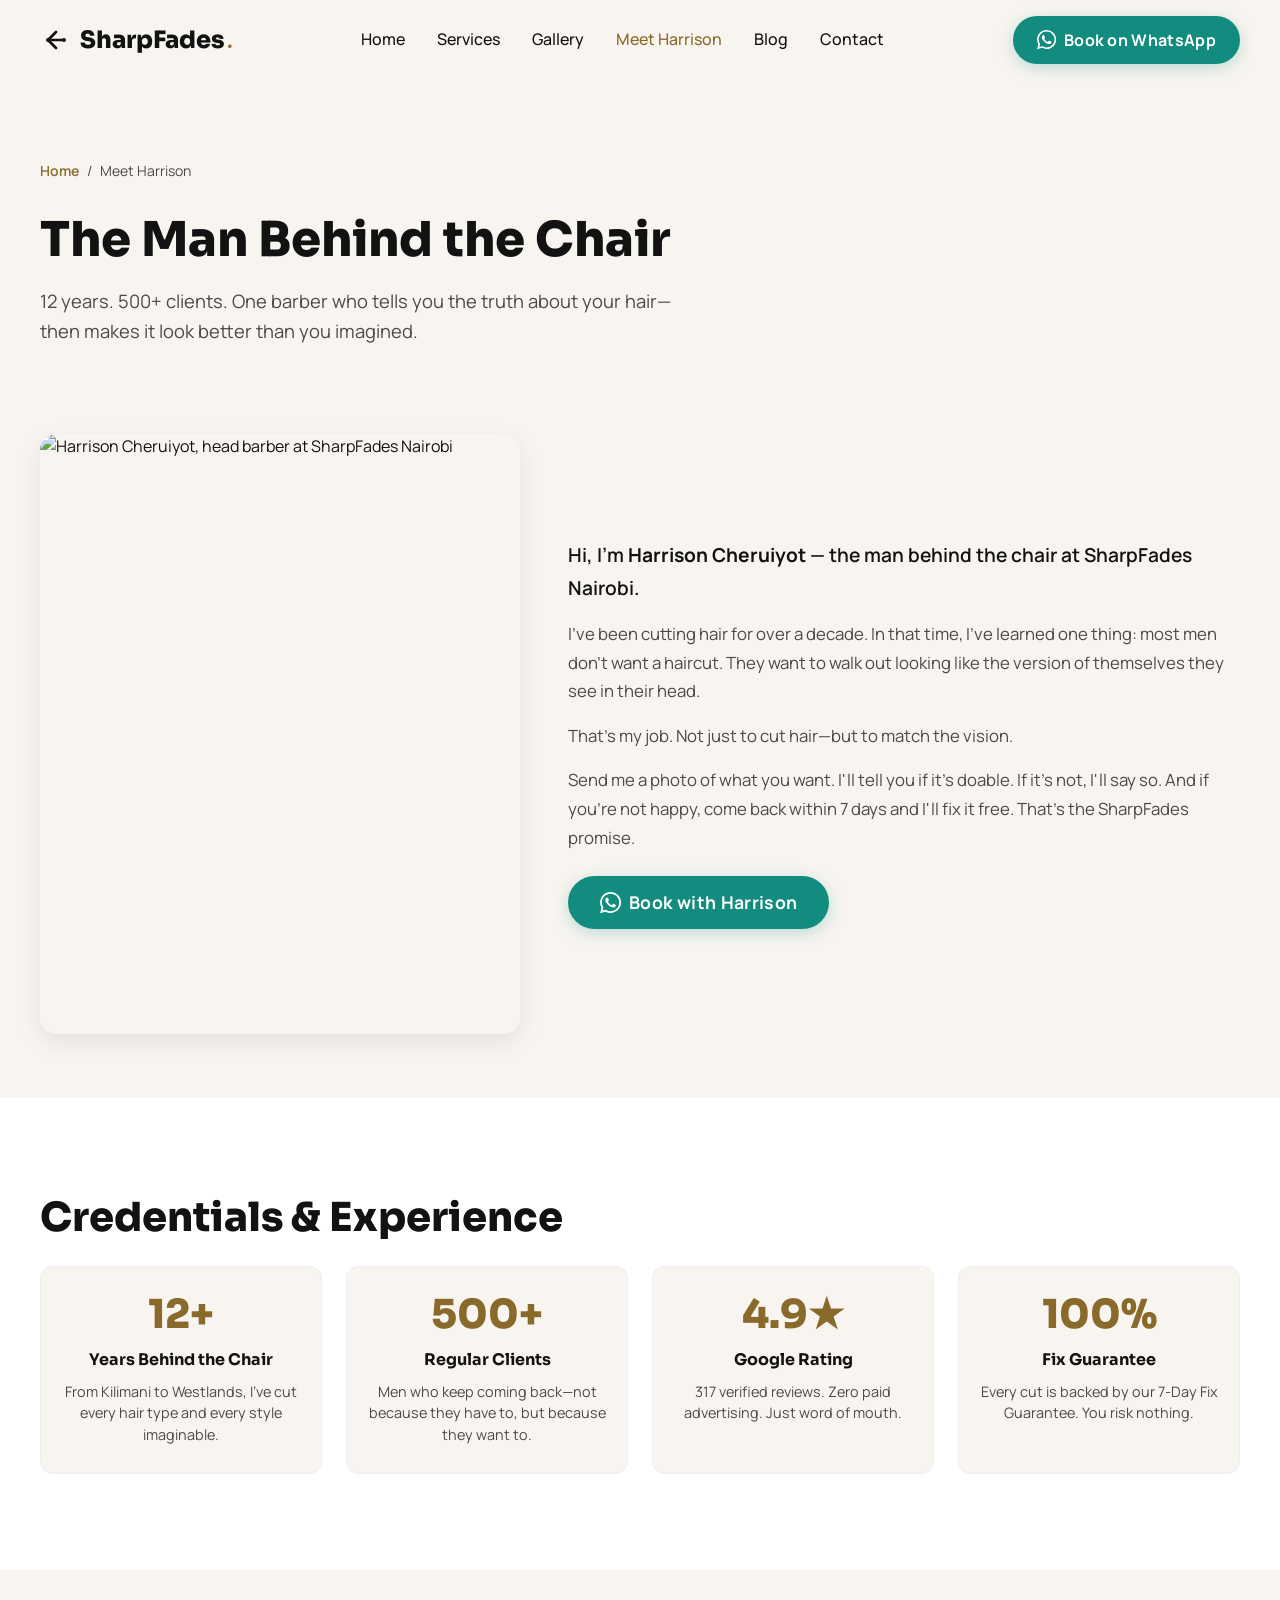
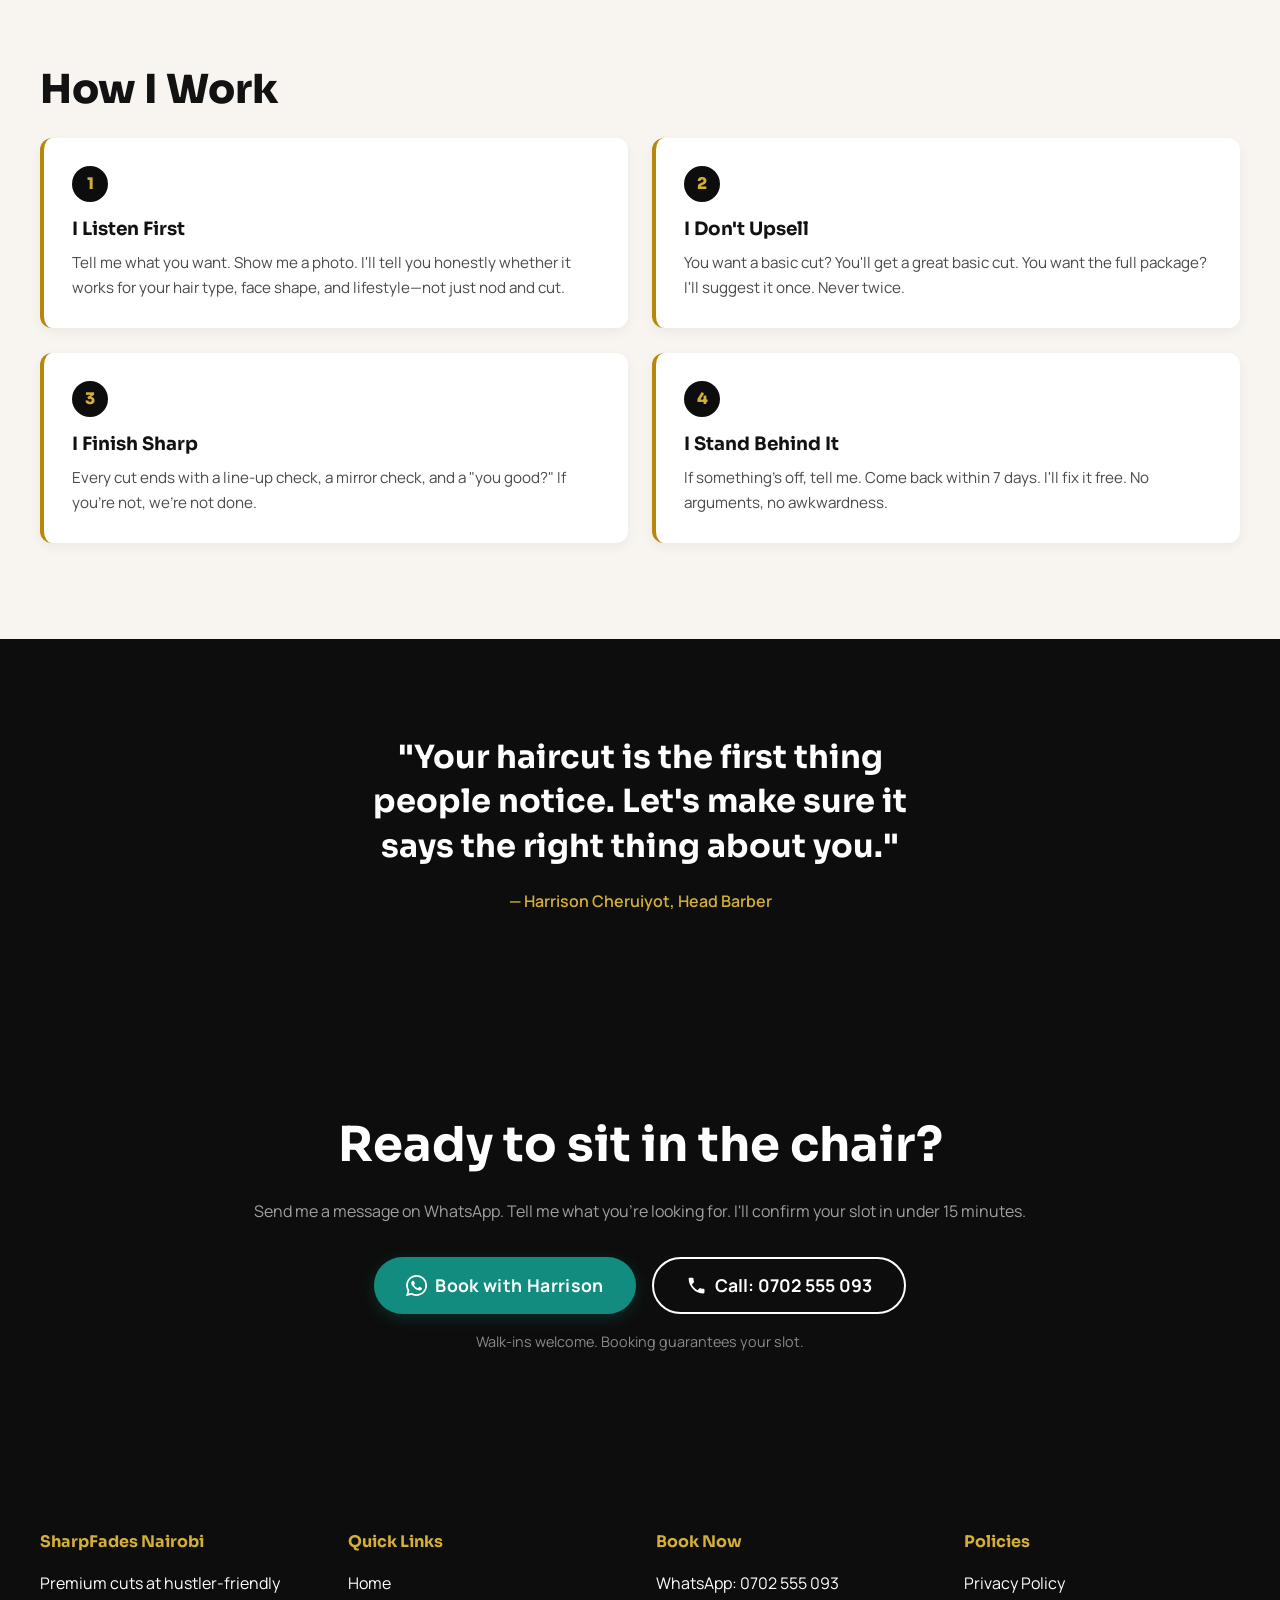
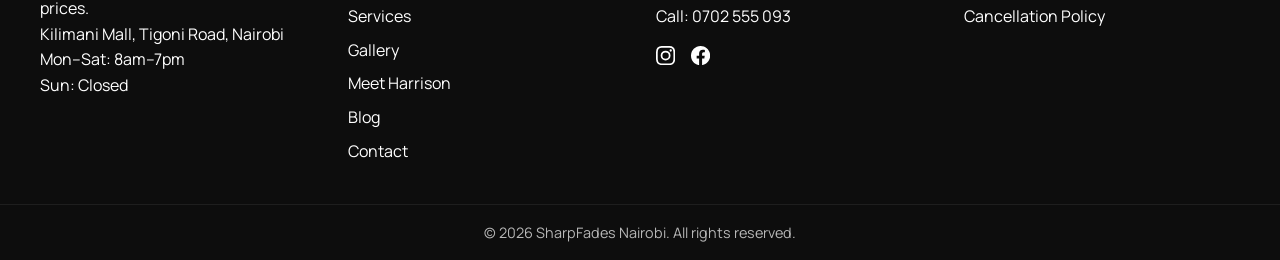
==== about.html @ 49a30651 "Add files via upload" ====
<!DOCTYPE html>
<html lang="en" class="no-js">
<head>
    <meta charset="UTF-8">
    <meta name="viewport" content="width=device-width, initial-scale=1.0">
    <title>Meet Harrison Cheruiyot | SharpFades Nairobi</title>
    <meta name="description" content="Meet Harrison Cheruiyot—12+ years behind the chair, certified in advanced fade techniques, and trusted by 500+ Nairobi clients. Send a photo. He'll tell you the truth.">
    <meta name="robots" content="index, follow">
    <link rel="canonical" href="https://www.sharpsfades.co.ke/about.html">

    <link rel="icon" href="data:image/svg+xml,%3Csvg xmlns='http://www.w3.org/2000/svg' viewBox='0 0 32 32'%3E%3Crect width='32' height='32' rx='7' fill='%230D0D0D'/%3E%3Cg fill='none' stroke='%23B8860B' stroke-width='2' stroke-linecap='round'%3E%3Cpath d='M7 16h18'/%3E%3Cpath d='M7 16l6-6'/%3E%3Cpath d='M7 16l6 6'/%3E%3C/g%3E%3Ccircle cx='7' cy='16' r='2' fill='%23B8860B'/%3E%3Ccircle cx='25' cy='16' r='2' fill='%23B8860B'/%3E%3C/svg%3E">

    <meta property="og:type" content="website">
    <meta property="og:url" content="https://www.sharpsfades.co.ke/about.html">
    <meta property="og:title" content="Meet Harrison Cheruiyot | SharpFades Nairobi">
    <meta property="og:description" content="12+ years. 500+ clients. One barber who tells you the truth about your hair.">
    <meta property="og:image" content="https://i.ibb.co/xKH9wmX2/Picsart-26-09-07-11-01-45-494.png">

    <link rel="preconnect" href="https://fonts.googleapis.com">
    <link rel="preconnect" href="https://fonts.gstatic.com" crossorigin>
    <link rel="preload" as="style" href="https://fonts.googleapis.com/css2?family=Manrope:wght@400;500;700;800&family=Sora:wght@600;700;800&family=Great+Vibes&display=swap">
    <link rel="stylesheet" href="https://fonts.googleapis.com/css2?family=Manrope:wght@400;500;700;800&family=Sora:wght@600;700;800&family=Great+Vibes&display=swap" media="print" onload="this.media='all'">
    <noscript>
        <link rel="stylesheet" href="https://fonts.googleapis.com/css2?family=Manrope:wght@400;500;700;800&family=Sora:wght@600;700;800&family=Great+Vibes&display=swap">
    </noscript>

    <link rel="stylesheet" href="styles.css">
    <script defer src="script.js"></script>
    <script>document.documentElement.classList.remove('no-js');</script>
</head>
<body>
    <div class="scroll-progress" id="scroll-progress" aria-hidden="true"></div>
    <a class="skip-link" href="#main-content">Skip to main content</a>

    <header class="site-header" id="site-header">
        <div class="container header-inner">
            <a href="/" class="logo" aria-label="SharpFades Nairobi Home">
                <svg class="logo-icon" width="32" height="32" viewBox="0 0 24 24" fill="none" xmlns="http://www.w3.org/2000/svg" aria-hidden="true">
                    <path d="M6 12L18 12" stroke="currentColor" stroke-width="2" stroke-linecap="round"/>
                    <path d="M6 12L12 6" stroke="currentColor" stroke-width="2" stroke-linecap="round"/>
                    <path d="M6 12L12 18" stroke="currentColor" stroke-width="2" stroke-linecap="round"/>
                    <circle cx="6" cy="12" r="1.5" fill="currentColor"/>
                    <circle cx="18" cy="12" r="1.5" fill="currentColor"/>
                </svg>
                <span>SharpFades<span class="logo-accent">.</span></span>
            </a>
            <nav class="main-nav" aria-label="Main navigation">
                <ul>
                    <li><a href="/#home">Home</a></li>
                    <li><a href="services.html">Services</a></li>
                    <li><a href="gallery.html">Gallery</a></li>
                    <li><a href="about.html" aria-current="page" class="text-gold">Meet Harrison</a></li>
                    <li><a href="blog.html">Blog</a></li>
                    <li><a href="/#contact">Contact</a></li>
                </ul>
            </nav>
            <div class="header-actions">
                <a href="https://wa.me/254702555093?text=Hi%20Harrison!%20I'd%20like%20to%20book%20an%20appointment%20with%20you.%20Could%20you%20let%20me%20know%20your%20availability%3F"
                   class="btn btn-whatsapp" target="_blank" rel="noopener"
                   data-track-location="header" data-service="General" aria-label="Book on WhatsApp">
                    <svg class="icon" aria-hidden="true" focusable="false"><use href="#icon-whatsapp"></use></svg>
                    <span>Book on WhatsApp</span>
                </a>
                <button class="nav-toggle" type="button" aria-expanded="false" aria-controls="mobile-menu" aria-label="Toggle navigation">
                    <span class="hamburger"></span>
                </button>
            </div>
        </div>
        <nav class="mobile-menu" id="mobile-menu" aria-label="Mobile navigation">
            <ul>
                <li><a href="/#home">Home</a></li>
                <li><a href="services.html">Services</a></li>
                <li><a href="gallery.html">Gallery</a></li>
                <li><a href="about.html" class="text-gold">Meet Harrison</a></li>
                <li><a href="blog.html">Blog</a></li>
                <li><a href="/#contact">Contact</a></li>
            </ul>
            <a href="https://wa.me/254702555093?text=Hi%20Harrison!%20I'd%20like%20to%20book%20an%20appointment%20with%20you."
               class="btn btn-whatsapp btn-block" target="_blank" rel="noopener"
               data-track-location="mobile-menu" data-service="General">Book on WhatsApp</a>
            <a href="tel:+254702555093" class="btn btn-outline btn-block" data-track-location="mobile-menu">Call: 0702 555 093</a>
        </nav>
    </header>

    <main id="main-content">
        <section class="page-hero">
            <div class="container">
                <nav class="breadcrumb" aria-label="Breadcrumb">
                    <a href="/">Home</a>
                    <span aria-hidden="true">/</span>
                    <span aria-current="page">Meet Harrison</span>
                </nav>
                <h1 class="page-title">The Man Behind the Chair</h1>
                <p class="page-subtitle">12 years. 500+ clients. One barber who tells you the truth about your hair—then makes it look better than you imagined.</p>
            </div>
        </section>

        <section class="about-hero">
            <div class="container about-hero-grid">
                <div class="about-hero-image">
                    <img src="https://i.ibb.co/xKH9wmX2/Picsart-26-09-07-11-01-45-494.png" alt="Harrison Cheruiyot, head barber at SharpFades Nairobi" width="600" height="750" loading="eager" decoding="async">
                </div>
                <div class="about-hero-content">
                    <p class="meet-barber-lead">Hi, I'm <strong>Harrison Cheruiyot</strong> — the man behind the chair at SharpFades Nairobi.</p>
                    <p>I've been cutting hair for over a decade. In that time, I've learned one thing: most men don't want a haircut. They want to walk out looking like the version of themselves they see in their head.</p>
                    <p>That's my job. Not just to cut hair—but to match the vision.</p>
                    <p>Send me a photo of what you want. I'll tell you if it's doable. If it's not, I'll say so. And if you're not happy, come back within 7 days and I'll fix it free. That's the SharpFades promise.</p>
                    <a href="https://wa.me/254702555093?text=Hi%20Harrison!%20I'd%20like%20to%20book%20an%20appointment%20with%20you.%20Could%20you%20let%20me%20know%20your%20availability%3F"
                       class="btn btn-whatsapp btn-lg" target="_blank" rel="noopener"
                       data-track-location="about-hero" data-service="General">
                        <svg class="icon" aria-hidden="true"><use href="#icon-whatsapp"></use></svg>
                        <span>Book with Harrison</span>
                    </a>
                </div>
            </div>
        </section>

        <section class="credentials-section">
            <div class="container">
                <h2 class="section-title">Credentials &amp; Experience</h2>
                <div class="credentials-grid">
                    <div class="credential-card">
                        <span class="credential-number">12+</span>
                        <h3>Years Behind the Chair</h3>
                        <p>From Kilimani to Westlands, I've cut every hair type and every style imaginable.</p>
                    </div>
                    <div class="credential-card">
                        <span class="credential-number">500+</span>
                        <h3>Regular Clients</h3>
                        <p>Men who keep coming back—not because they have to, but because they want to.</p>
                    </div>
                    <div class="credential-card">
                        <span class="credential-number">4.9★</span>
                        <h3>Google Rating</h3>
                        <p>317 verified reviews. Zero paid advertising. Just word of mouth.</p>
                    </div>
                    <div class="credential-card">
                        <span class="credential-number">100%</span>
                        <h3>Fix Guarantee</h3>
                        <p>Every cut is backed by our 7-Day Fix Guarantee. You risk nothing.</p>
                    </div>
                </div>
            </div>
        </section>

        <section class="philosophy-section">
            <div class="container">
                <h2 class="section-title">How I Work</h2>
                <div class="philosophy-grid">
                    <div class="philosophy-card">
                        <span class="philosophy-icon">1</span>
                        <h3>I Listen First</h3>
                        <p>Tell me what you want. Show me a photo. I'll tell you honestly whether it works for your hair type, face shape, and lifestyle—not just nod and cut.</p>
                    </div>
                    <div class="philosophy-card">
                        <span class="philosophy-icon">2</span>
                        <h3>I Don't Upsell</h3>
                        <p>You want a basic cut? You'll get a great basic cut. You want the full package? I'll suggest it once. Never twice.</p>
                    </div>
                    <div class="philosophy-card">
                        <span class="philosophy-icon">3</span>
                        <h3>I Finish Sharp</h3>
                        <p>Every cut ends with a line-up check, a mirror check, and a "you good?" If you're not, we're not done.</p>
                    </div>
                    <div class="philosophy-card">
                        <span class="philosophy-icon">4</span>
                        <h3>I Stand Behind It</h3>
                        <p>If something's off, tell me. Come back within 7 days. I'll fix it free. No arguments, no awkwardness.</p>
                    </div>
                </div>
            </div>
        </section>

        <section class="quote-section">
            <div class="container">
                <blockquote class="big-quote">
                    <p>"Your haircut is the first thing people notice. Let's make sure it says the right thing about you."</p>
                    <footer>— Harrison Cheruiyot, Head Barber</footer>
                </blockquote>
            </div>
        </section>

        <section class="final-cta" id="book">
            <div class="container">
                <h2>Ready to sit in the chair?</h2>
                <p>Send me a message on WhatsApp. Tell me what you're looking for. I'll confirm your slot in under 15 minutes.</p>
                <div class="cta-buttons">
                    <a href="https://wa.me/254702555093?text=Hi%20Harrison!%20I'd%20like%20to%20book%20an%20appointment%20with%20you.%20Could%20you%20let%20me%20know%20your%20availability%3F"
                       class="btn btn-whatsapp btn-lg" target="_blank" rel="noopener"
                       data-track-location="about-final-cta" data-service="General">
                        <svg class="icon" aria-hidden="true"><use href="#icon-whatsapp"></use></svg>
                        <span>Book with Harrison</span>
                    </a>
                    <a href="tel:+254702555093" class="btn btn-outline btn-lg" data-track-location="about-final-cta">
                        <svg class="icon" aria-hidden="true"><use href="#icon-phone"></use></svg>
                        <span>Call: 0702 555 093</span>
                    </a>
                </div>
                <p class="microcopy">Walk-ins welcome. Booking guarantees your slot.</p>
            </div>
        </section>
    </main>

    <footer class="site-footer">
        <div class="container footer-grid">
            <div class="footer-col">
                <h4>SharpFades Nairobi</h4>
                <p>Premium cuts at hustler-friendly prices.<br>Kilimani Mall, Tigoni Road, Nairobi</p>
                <p>Mon–Sat: 8am–7pm<br>Sun: Closed</p>
            </div>
            <div class="footer-col">
                <h4>Quick Links</h4>
                <ul>
                    <li><a href="/#home">Home</a></li>
                    <li><a href="services.html">Services</a></li>
                    <li><a href="gallery.html">Gallery</a></li>
                    <li><a href="about.html">Meet Harrison</a></li>
                    <li><a href="blog.html">Blog</a></li>
                    <li><a href="/#contact">Contact</a></li>
                </ul>
            </div>
            <div class="footer-col">
                <h4>Book Now</h4>
                <ul>
                    <li><a href="https://wa.me/254702555093?text=Hi%20SharpFades!%20I'd%20like%20to%20book%20an%20appointment." target="_blank" rel="noopener" data-track-location="footer">WhatsApp: 0702 555 093</a></li>
                    <li><a href="tel:+254702555093" data-track-location="footer">Call: 0702 555 093</a></li>
                </ul>
                <div class="social-links">
                    <a href="https://instagram.com/sharpsfadesnairobi" target="_blank" rel="noopener" aria-label="Instagram"><svg class="icon" aria-hidden="true"><use href="#icon-instagram"></use></svg></a>
                    <a href="https://facebook.com/sharpsfadesnairobi" target="_blank" rel="noopener" aria-label="Facebook"><svg class="icon" aria-hidden="true"><use href="#icon-facebook"></use></svg></a>
                </div>
            </div>
            <div class="footer-col">
                <h4>Policies</h4>
                <ul>
                    <li><a href="privacy-policy.html">Privacy Policy</a></li>
                    <li><a href="cancellation-policy.html">Cancellation Policy</a></li>
                </ul>
            </div>
        </div>
        <div class="footer-bottom">
            <div class="container">
                <p>&copy; 2026 SharpFades Nairobi. All rights reserved.</p>
            </div>
        </div>
    </footer>

    <div class="mobile-sticky-bar" id="mobile-sticky-bar">
        <a href="https://wa.me/254702555093?text=Hi%20Harrison!%20I'd%20like%20to%20book%20an%20appointment."
           class="btn btn-whatsapp btn-block" target="_blank" rel="noopener"
           data-track-location="sticky-bar" data-service="General">
            <svg class="icon" aria-hidden="true"><use href="#icon-whatsapp"></use></svg>
            <span>Book with Harrison</span>
        </a>
    </div>

    <button id="back-to-top" class="back-to-top" type="button" aria-label="Back to top">
        <svg class="icon" aria-hidden="true" focusable="false"><use href="#icon-arrow-up"></use></svg>
    </button>

    <svg xmlns="http://www.w3.org/2000/svg" style="display: none;" aria-hidden="true">
        <symbol id="icon-whatsapp" viewBox="0 0 24 24"><path fill="currentColor" d="M17.472 14.382c-.297-.149-1.758-.867-2.03-.967-.273-.099-.471-.148-.67.15-.197.297-.767.966-.94 1.164-.173.199-.347.223-.644.075-.297-.15-1.255-.463-2.39-1.475-.883-.788-1.48-1.761-1.653-2.059-.173-.297-.018-.458.13-.606.134-.133.298-.347.446-.52.149-.174.198-.298.298-.497.099-.198.05-.371-.025-.52-.075-.149-.669-1.612-.916-2.207-.242-.579-.487-.5-.669-.51-.173-.008-.371-.01-.57-.01-.198 0-.52.074-.792.372-.272.297-1.04 1.016-1.04 2.479 0 1.462 1.065 2.875 1.213 3.074.149.198 2.096 3.2 5.077 4.487.709.306 1.262.489 1.694.625.712.227 1.36.195 1.871.118.571-.085 1.758-.719 2.006-1.413.248-.694.248-1.289.173-1.413-.074-.124-.272-.198-.57-.347m-5.421 7.403h-.004a9.87 9.87 0 01-5.031-1.378l-.361-.214-3.741.982.998-3.648-.235-.374a9.86 9.86 0 01-1.51-5.26c.001-5.45 4.436-9.884 9.888-9.884 2.64 0 5.122 1.03 6.988 2.898a9.825 9.825 0 012.893 6.994c-.003 5.45-4.437 9.884-9.885 9.884m8.413-18.297A11.815 11.815 0 0012.05 0C5.495 0 .16 5.335.157 11.892c0 2.096.547 4.142 1.588 5.945L.057 24l6.305-1.654a11.882 11.882 0 005.683 1.448h.005c6.554 0 11.89-5.335 11.893-11.893a11.821 11.821 0 00-3.48-8.413z"/></symbol>
        <symbol id="icon-phone" viewBox="0 0 24 24"><path fill="currentColor" d="M6.62 10.79c1.44 2.83 3.76 5.14 6.59 6.59l2.2-2.2c.27-.27.67-.36 1.02-.24 1.12.37 2.33.57 3.57.57.55 0 1 .45 1 1V20c0 .55-.45 1-1 1-9.39 0-17-7.61-17-17 0-.55.45-1 1-1h3.5c.55 0 1 .45 1 1 0 1.25.2 2.45.57 3.57.11.35.03.74-.25 1.02l-2.2 2.2z"/></symbol>
        <symbol id="icon-instagram" viewBox="0 0 24 24"><path fill="currentColor" d="M12 2.163c3.204 0 3.584.012 4.85.07 3.252.148 4.771 1.691 4.919 4.919.058 1.265.069 1.645.069 4.849 0 3.205-.012 3.584-.069 4.849-.149 3.225-1.664 4.771-4.919 4.919-1.266.058-1.644.07-4.85.07-3.204 0-3.584-.012-4.849-.07-3.26-.149-4.771-1.699-4.919-4.92-.058-1.265-.07-1.644-.07-4.849 0-3.204.013-3.583.07-4.849.149-3.227 1.664-4.771 4.919-4.919 1.266-.057 1.645-.069 4.849-.069zm0-2.163c-3.259 0-3.667.014-4.947.072-4.358.2-6.78 2.618-6.98 6.98-.059 1.281-.073 1.689-.073 4.948 0 3.259.014 3.668.072 4.948.2 4.358 2.618 6.78 6.98 6.98 1.281.058 1.689.072 4.948.072 3.259 0 3.668-.014 4.948-.072 4.354-.2 6.782-2.618 6.979-6.98.059-1.28.073-1.689.073-4.948 0-3.259-.014-3.667-.072-4.947-.196-4.354-2.617-6.78-6.979-6.98-1.281-.059-1.69-.073-4.949-.073zm0 5.838a6.162 6.162 0 100 12.324 6.162 6.162 0 000-12.324zm0 10.162a4 4 0 110-8 4 4 0 010 8zm6.406-11.845a1.44 1.44 0 100 2.881 1.44 1.44 0 000-2.881z"/></symbol>
        <symbol id="icon-facebook" viewBox="0 0 24 24"><path fill="currentColor" d="M24 12.073c0-6.627-5.373-12-12-12s-12 5.373-12 12c0 5.99 4.388 10.954 10.125 11.854v-8.385H7.078v-3.47h3.047V9.43c0-3.007 1.792-4.669 4.533-4.669 1.312 0 2.686.235 2.686.235v2.953H15.83c-1.491 0-1.956.925-1.956 1.874v2.25h3.328l-.532 3.47h-2.796v8.385C19.612 23.027 24 18.062 24 12.073z"/></symbol>
        <symbol id="icon-arrow-up" viewBox="0 0 24 24"><path fill="currentColor" d="M12 4l-8 8h5v8h6v-8h5l-8-8z"/></symbol>
    </svg>
</body>
</html>
---- styles.css ----
/* ============================================================
   SharpFades Nairobi — Master Stylesheet
   Design tokens · base · components · page modules · responsive
   ============================================================ */

/* ===== Design Tokens ===== */
:root {
    --clr-bg: #F8F5F0;
    --clr-surface: #FFFFFF;
    --clr-dark: #0D0D0D;
    --clr-dark-surface: #1A1A1A;
    --clr-gold: #B8860B;
    --clr-gold-dark: #8A6A2B;
    --clr-gold-light: #D4AF37;
    --clr-charcoal: #2C2C2C;
    --clr-text-primary: #121212;
    --clr-text-secondary: #4A4A4A;
    --clr-text-light: #F5F5F5;
    --clr-text-light-secondary: #A0A0A0;
    --clr-whatsapp: #25D366;
    --clr-whatsapp-dark: #128C7E;
    --clr-whatsapp-text: #FFFFFF;

    --font-body: 'Manrope', sans-serif;
    --font-heading: 'Sora', sans-serif;
    --font-accent: 'Great Vibes', cursive;

    --container-max: 1200px;
    --space-xs: 0.5rem;
    --space-sm: 1rem;
    --space-md: 1.5rem;
    --space-lg: 2rem;
    --space-xl: 4rem;
    --space-2xl: 6rem;

    --radius-sm: 8px;
    --radius-md: 12px;
    --radius-lg: 16px;
    --radius-full: 9999px;

    --shadow-sm: 0 4px 12px rgba(0, 0, 0, 0.05);
    --shadow-md: 0 8px 24px rgba(0, 0, 0, 0.08);

    --transition-fast: 0.2s ease-in-out;
    --transition-base: 0.3s ease-in-out;
    --transition-slow: 0.5s cubic-bezier(0.25, 0.46, 0.45, 0.94);

    --header-h: 72px;
    --header-h-scrolled: 56px;
    --mobile-sticky-h: 80px;
}

/* ===== Reset & Base ===== */
*, *::before, *::after {
    box-sizing: border-box;
    margin: 0;
    padding: 0;
}

img, picture, video, canvas, svg, iframe {
    max-width: 100%;
}

html {
    -webkit-text-size-adjust: 100%;
    overflow-x: clip;
    scroll-padding-top: calc(var(--header-h) + 8px);
    scroll-behavior: smooth;
}

body {
    font-family: var(--font-body);
    font-size: 1rem;
    line-height: 1.6;
    color: var(--clr-text-primary);
    background-color: var(--clr-bg);
    -webkit-font-smoothing: antialiased;
    -moz-osx-font-smoothing: grayscale;
}

img {
    height: auto;
    display: block;
    border: none;
}

a { color: inherit; text-decoration: none; }
ul, ol { list-style: none; }

.sr-only {
    position: absolute;
    width: 1px;
    height: 1px;
    padding: 0;
    margin: -1px;
    overflow: hidden;
    clip: rect(0, 0, 0, 0);
    white-space: nowrap;
    border: 0;
}

/* ===== Accessibility ===== */
.skip-link {
    position: absolute;
    top: -100%;
    left: 1rem;
    background: var(--clr-dark);
    color: #fff;
    padding: 0.5rem 1rem;
    z-index: 100;
    border-radius: var(--radius-sm);
    transition: top 0.2s;
}
.skip-link:focus { top: 1rem; }

:focus-visible {
    outline: 2px solid var(--clr-gold-dark);
    outline-offset: 2px;
}

/* Focus rings invert on dark surfaces for visibility */
.site-header--on-dark :focus-visible,
.hero-dark :focus-visible,
.meet-barber :focus-visible,
.quote-section :focus-visible,
.final-cta :focus-visible,
.site-footer :focus-visible,
.policy-callout :focus-visible,
.blog-cta :focus-visible,
.mobile-menu :focus-visible {
    outline-color: var(--clr-gold-light);
}

/* Deep links clear the sticky header */
[id] {
    scroll-margin-top: calc(var(--header-h-scrolled) + 1rem);
}

/* ===== Reduced Motion ===== */
@media (prefers-reduced-motion: reduce) {
    html { scroll-behavior: auto; }
    *, *::before, *::after {
        animation-duration: 0.01ms !important;
        animation-iteration-count: 1 !important;
        transition-duration: 0.01ms !important;
    }
    .animate-on-scroll,
    .hero-title-main,
    .hero-title-sub,
    .section-title {
        opacity: 1 !important;
        transform: none !important;
    }
    .hero-image img { animation: none !important; }
    .mobile-menu.open ul li,
    .mobile-sticky-bar .btn-whatsapp {
        animation: none !important;
        transition: none !important;
        opacity: 1 !important;
        transform: none !important;
    }
}

/* ===== No-JS Fallbacks ===== */
.no-js .section-title,
.no-js .animate-on-scroll,
.no-js .hero-title-main,
.no-js .hero-title-sub {
    opacity: 1 !important;
    transform: none !important;
}
.no-js .mobile-menu { display: none; }
@media (max-width: 768px) {
    .no-js .mobile-menu { display: block; }
    .no-js .mobile-menu ul { margin-bottom: 1rem; }
}

/* ===== Layout Helpers ===== */
.container {
    width: min(100% - 2rem, var(--container-max));
    margin-inline: auto;
}

/* ===== Buttons ===== */
.btn {
    display: inline-flex;
    align-items: center;
    justify-content: center;
    gap: 0.5rem;
    padding: 0.75rem 1.5rem;
    border-radius: var(--radius-full);
    font-weight: 700;
    font-size: 1rem;
    line-height: 1;
    cursor: pointer;
    border: none;
    text-align: center;
    min-height: 48px;
    white-space: nowrap;
    position: relative;
    overflow: hidden;
    transition: transform 0.15s ease-out, box-shadow var(--transition-fast), background-color var(--transition-fast), color var(--transition-fast);
}
.btn-lg { padding: 1rem 2rem; font-size: 1.1rem; }
.btn-sm { padding: 0.5rem 1rem; font-size: 0.9rem; min-height: 40px; }
.btn:active { filter: brightness(0.95); }

.btn-whatsapp {
    background-color: var(--clr-whatsapp-dark);
    color: var(--clr-whatsapp-text);
    font-weight: 700;
    letter-spacing: 0.02em;
    position: relative;
    box-shadow: 0 4px 16px rgba(18, 140, 126, 0.25);
}
.btn-whatsapp::after {
    content: '';
    position: absolute;
    inset: 0;
    border-radius: var(--radius-full);
    box-shadow: 0 0 0 2px rgba(37, 211, 102, 0.2);
    pointer-events: none;
}
.btn-whatsapp:hover {
    background-color: var(--clr-whatsapp);
    color: #075E54;
    transform: translateY(-2px);
    box-shadow: 0 6px 20px rgba(37, 211, 102, 0.35);
}
.btn-whatsapp:hover::after { box-shadow: 0 0 0 4px rgba(37, 211, 102, 0.3); }
.btn-whatsapp::before {
    content: '';
    position: absolute;
    top: 0;
    left: -100%;
    width: 100%;
    height: 100%;
    background: linear-gradient(120deg, transparent, rgba(255,255,255,0.3), transparent);
    transition: left 0.5s ease;
}
.btn-whatsapp:hover::before { left: 100%; }

.btn-outline {
    background: transparent;
    color: var(--clr-text-primary);
    border: 2px solid var(--clr-charcoal);
}
.btn-outline:hover {
    background: var(--clr-charcoal);
    color: #fff;
    transform: translateY(-2px);
    box-shadow: 0 6px 16px rgba(0,0,0,0.1);
}

.final-cta .btn-outline,
.meet-barber .btn-outline,
.mobile-sticky-bar .btn-outline,
.site-footer .btn-outline {
    color: #fff;
    border-color: #fff;
}
.final-cta .btn-outline:hover,
.meet-barber .btn-outline:hover,
.mobile-sticky-bar .btn-outline:hover,
.site-footer .btn-outline:hover {
    background: #fff;
    color: var(--clr-dark);
}

.btn-block { width: 100%; margin-bottom: 0.5rem; }
.icon { width: 1.2em; height: 1.2em; flex-shrink: 0; }

/* ===== Section Titles ===== */
.section-title {
    font-family: var(--font-heading);
    font-size: clamp(2rem, 4vw, 2.5rem);
    font-weight: 800;
    margin-bottom: var(--space-md);
    line-height: 1.2;
    color: var(--clr-text-primary);
    opacity: 0;
    transform: translateY(20px);
    transition: opacity 0.6s ease, transform 0.6s ease;
}
.section-title.visible { opacity: 1; transform: translateY(0); }

.section-sub {
    font-size: 1.1rem;
    color: var(--clr-text-secondary);
    margin-bottom: var(--space-xl);
    max-width: 65ch;
}

.text-gold { color: var(--clr-gold-dark); }

.animate-on-scroll {
    opacity: 0;
    transform: translateY(20px);
    transition: opacity var(--transition-slow), transform var(--transition-slow);
    will-change: opacity, transform;
}
.animate-on-scroll.visible { opacity: 1; transform: translateY(0); }

/* Balanced line breaking on display headings */
.page-title,
.section-title,
.final-cta h2,
.big-quote p,
.hero-title-main {
    text-wrap: balance;
}

/* ===== Header ===== */
.site-header {
    position: sticky;
    top: 0;
    z-index: 100;
    background: transparent;
    transition: background var(--transition-base), box-shadow var(--transition-base), color var(--transition-base), padding-block 0.3s ease;
}
.site-header.scrolled {
    background: var(--clr-dark);
    box-shadow: var(--shadow-md);
    color: #fff;
    padding-block: 0.5rem;
}
.site-header.scrolled .main-nav a,
.site-header.scrolled .logo,
.site-header.scrolled .nav-toggle { color: #fff; }
.site-header.scrolled .btn-outline { border-color: #fff; color: #fff; }

.site-header--on-dark,
.site-header--on-dark .main-nav a,
.site-header--on-dark .logo,
.site-header--on-dark .nav-toggle {
    color: #fff;
}
.site-header--on-dark .logo-accent { color: var(--clr-gold-light); }
.site-header--on-dark .main-nav a::after { background-color: var(--clr-gold-light); }
.site-header--on-dark .main-nav a:hover { color: var(--clr-gold-light); }
.site-header--on-dark .btn-outline {
    color: #fff;
    border-color: rgba(255,255,255,0.65);
}
.site-header--on-dark .btn-outline:hover {
    background: #fff;
    color: var(--clr-dark);
    border-color: #fff;
}
.site-header--on-dark.scrolled { background: var(--clr-dark); }

.header-inner {
    display: flex;
    align-items: center;
    justify-content: space-between;
    padding-block: 1rem;
}

.logo {
    font-family: var(--font-heading);
    font-weight: 800;
    font-size: 1.5rem;
    color: var(--clr-text-primary);
    display: flex;
    align-items: center;
    gap: 0.5rem;
}
.logo-icon { transition: transform var(--transition-fast); }
.logo:hover .logo-icon { transform: rotate(15deg); }
.logo-accent {
    font-family: var(--font-accent);
    font-size: 1.8rem;
    color: var(--clr-gold-dark);
    margin-left: 2px;
    line-height: 1;
}

.main-nav ul { display: flex; gap: 2rem; align-items: center; }
.main-nav a,
.main-nav .dropdown-toggle {
    font-weight: 500;
    color: inherit;
    transition: color var(--transition-fast);
    position: relative;
}
.main-nav a::after {
    content: '';
    position: absolute;
    bottom: -4px;
    left: 0;
    width: 0;
    height: 2px;
    background-color: var(--clr-gold-dark);
    transition: width var(--transition-fast);
}
.main-nav a:hover { color: var(--clr-gold-dark); }
.main-nav a:hover::after { width: 100%; }
.main-nav a.text-gold { color: var(--clr-gold-dark); }

.header-actions { display: flex; align-items: center; gap: 1rem; }

.nav-toggle {
    display: none;
    background: none;
    border: none;
    cursor: pointer;
    padding: 0.75rem;
    color: inherit;
}
.hamburger,
.hamburger::before,
.hamburger::after {
    content: '';
    display: block;
    width: 24px;
    height: 2px;
    background: currentColor;
    transition: all var(--transition-fast);
}
.hamburger::before { transform: translateY(-6px); }
.hamburger::after { transform: translateY(6px); }
.nav-toggle[aria-expanded="true"] .hamburger { background: transparent; }
.nav-toggle[aria-expanded="true"] .hamburger::before { transform: rotate(45deg); }
.nav-toggle[aria-expanded="true"] .hamburger::after { transform: rotate(-45deg); }

.mobile-menu {
    display: none;
    background: var(--clr-dark);
    padding: 2rem 1rem;
    position: absolute;
    top: 100%;
    left: 0;
    right: 0;
    text-align: center;
}
.mobile-menu.open {
    display: block;
    animation: slideDown 0.3s ease-out;
}
@keyframes slideDown {
    from { opacity: 0; transform: translateY(-10px); }
    to { opacity: 1; transform: translateY(0); }
}
.mobile-menu ul { margin-bottom: 1rem; }
.mobile-menu li { margin-bottom: 1rem; }
.mobile-menu a {
    color: #fff;
    font-size: 1.2rem;
    font-weight: 600;
}
.mobile-menu ul li {
    opacity: 0;
    transform: translateY(20px);
    transition: opacity 0.4s ease, transform 0.4s ease;
}
.mobile-menu.open ul li { opacity: 1; transform: translateY(0); }
.mobile-menu.open ul li:nth-child(1) { transition-delay: 0.05s; }
.mobile-menu.open ul li:nth-child(2) { transition-delay: 0.1s; }
.mobile-menu.open ul li:nth-child(3) { transition-delay: 0.15s; }
.mobile-menu.open ul li:nth-child(4) { transition-delay: 0.2s; }
.mobile-menu.open ul li:nth-child(5) { transition-delay: 0.25s; }
.mobile-menu.open ul li:nth-child(6) { transition-delay: 0.3s; }

/* ===== Hero ===== */
.hero {
    padding: 4rem 0 6rem;
    background: linear-gradient(135deg, #fdfbf7 0%, #f0ebe3 100%);
    overflow: hidden;
}
.hero.hero-dark { color: #fff; }
.hero.hero-dark .hero-content h1 { color: #fff; }
.hero.hero-dark .hero-content h1 .text-gold { color: var(--clr-gold-light); }
.hero.hero-dark .hero-cursive { color: var(--clr-gold-light); }
.hero.hero-dark .hero-sub { color: rgba(255, 255, 255, 0.88); }
.hero.hero-dark .hero-note { color: rgba(255, 255, 255, 0.75); }
.hero.hero-dark .hero-note strong { color: #fff; }
.hero.hero-dark .btn-outline {
    color: #fff;
    border-color: rgba(255, 255, 255, 0.6);
}
.hero.hero-dark .btn-outline:hover {
    background: #fff;
    color: var(--clr-dark);
    border-color: #fff;
}

.hero-inner {
    display: grid;
    grid-template-columns: 1fr 1fr;
    gap: 3rem;
    align-items: center;
}
.hero-content h1 {
    font-family: var(--font-heading);
    font-size: clamp(2.5rem, 5vw, 4rem);
    line-height: 1.2;
    font-weight: 800;
    margin-bottom: 1rem;
    color: var(--clr-text-primary);
}
.hero-cursive {
    font-family: var(--font-accent);
    font-size: 1.5rem;
    color: var(--clr-gold-dark);
    margin-top: -0.5rem;
    margin-bottom: 1rem;
    letter-spacing: 1px;
}
.hero-sub {
    font-size: 1.2rem;
    color: var(--clr-text-secondary);
    margin-bottom: 2rem;
    max-width: 60ch;
}
.hero-actions {
    display: flex;
    flex-wrap: wrap;
    gap: 1rem;
    margin-bottom: 1rem;
}
.hero-note {
    color: var(--clr-text-secondary);
    font-size: 0.9rem;
}
.hero-image img {
    border-radius: var(--radius-lg);
    box-shadow: var(--shadow-md);
    object-fit: cover;
    width: 100%;
    height: auto;
    aspect-ratio: 4/5;
    transition: box-shadow var(--transition-slow);
}
.hero-image img:hover {
    box-shadow: 0 12px 30px rgba(0,0,0,0.15);
}

.hero-title-main,
.hero-title-sub {
    display: inline-block;
    opacity: 0;
    transform: translateY(30px);
    transition: opacity 0.6s ease, transform 0.6s ease;
}
.hero-title-main.visible,
.hero-title-sub.visible {
    opacity: 1;
    transform: translateY(0);
}

@keyframes fadeInUp {
    from { opacity: 0; transform: translateY(20px); }
    to { opacity: 1; transform: translateY(0); }
}

/* ===== Scroll Progress ===== */
.scroll-progress {
    position: fixed;
    top: 0;
    left: 0;
    height: 4px;
    width: 0%;
    background: var(--clr-gold);
    z-index: 200;
    transition: width 0.1s linear;
}

/* ===== Social Proof ===== */
.social-proof { background: var(--clr-dark); color: #fff; padding: 2rem 0; }
.proof-list {
    display: flex;
    justify-content: space-between;
    flex-wrap: wrap;
    gap: 1rem;
}
.proof-list li {
    display: flex;
    flex-direction: column;
    align-items: center;
    text-align: center;
}
.proof-list strong { font-size: 1.5rem; color: var(--clr-gold); }
.proof-list span { font-size: 0.9rem; opacity: 0.8; }

/* ===== Trust Badges ===== */
.trust-badges {
    background: var(--clr-surface);
    padding: 2rem 0;
    border-bottom: 1px solid #eee;
}
.trust-badges-grid {
    display: flex;
    justify-content: space-between;
    flex-wrap: wrap;
    gap: 1.5rem;
    align-items: center;
}
.trust-badge {
    display: flex;
    align-items: center;
    gap: 0.5rem;
    font-weight: 700;
    color: var(--clr-text-secondary);
}
.trust-badge .icon { color: var(--clr-gold); width: 1.5rem; height: 1.5rem; }

/* ===== Value Props ===== */
.value-props { padding: var(--space-2xl) 0; }
.props-grid {
    display: grid;
    grid-template-columns: repeat(3, 1fr);
    gap: 2rem;
}
.prop-card {
    background: var(--clr-surface);
    padding: 2rem;
    border-radius: var(--radius-md);
    box-shadow: var(--shadow-sm);
    transition: box-shadow var(--transition-fast), transform var(--transition-fast);
}
.prop-card:hover { box-shadow: var(--shadow-md); transform: translateY(-5px); }
.prop-icon {
    width: 3rem;
    height: 3rem;
    color: var(--clr-gold);
    margin-bottom: 1rem;
    transition: transform var(--transition-fast);
}
.prop-card:hover .prop-icon { transform: scale(1.1); }
.prop-card h3 { font-family: var(--font-heading); font-size: 1.3rem; margin-bottom: 0.5rem; }
.prop-card p { color: var(--clr-text-secondary); }

/* ===== Meet the Barber ===== */
.meet-barber { padding: var(--space-2xl) 0; background: var(--clr-dark); color: #fff; }
.meet-barber-grid {
    display: grid;
    grid-template-columns: 1fr 1.5fr;
    gap: 3rem;
    align-items: center;
}
.meet-barber-image img { width: 100%; height: auto; aspect-ratio: 4/5; }
.meet-barber-content .section-title { color: #fff; }
.meet-barber-lead {
    font-size: 1.2rem;
    font-weight: 600;
    margin-bottom: 1rem;
    color: var(--clr-gold);
}
.meet-barber-content p { color: var(--clr-text-light-secondary); margin-bottom: 1.5rem; }
.barber-credentials { margin-bottom: 1.5rem; }
.barber-credentials li { padding: 0.4rem 0; color: #fff; }
.meet-barber-content .barber-quote {
    font-style: italic;
    font-size: 1.1rem;
    border-left: 3px solid var(--clr-gold);
    padding-left: 1rem;
    margin-bottom: 2rem;
    color: var(--clr-text-light);
}

/* ===== Menu / Services ===== */
.menu-section { padding: var(--space-2xl) 0; background: #fff; }
.menu-category { margin-bottom: 2rem; }
.category-title {
    font-family: var(--font-heading);
    font-size: 1.5rem;
    color: var(--clr-gold-dark);
    border-bottom: 2px solid #eee;
    padding-bottom: 0.5rem;
    margin-bottom: 1rem;
}

.packages { margin-top: 3rem; }
.packages-title { font-family: var(--font-heading); font-size: 1.5rem; margin-bottom: 1.5rem; }
.package-grid {
    display: grid;
    grid-template-columns: repeat(3, 1fr);
    gap: 2rem;
    margin-bottom: 2rem;
}
.package-card {
    background: var(--clr-surface);
    border: 1px solid #eee;
    border-radius: var(--radius-md);
    padding: 2rem;
    position: relative;
    box-shadow: var(--shadow-sm);
    transition: box-shadow var(--transition-fast), transform var(--transition-fast);
}
.package-card:hover { box-shadow: var(--shadow-md); transform: translateY(-5px); }
.package-popular { border: 2px solid var(--clr-gold); }
.popular-badge {
    position: absolute;
    top: -12px;
    left: 50%;
    transform: translateX(-50%);
    background: var(--clr-gold);
    color: #fff;
    padding: 0.3rem 1rem;
    border-radius: var(--radius-full);
    font-size: 0.8rem;
    font-weight: 700;
    text-transform: uppercase;
    letter-spacing: 0.05em;
    white-space: nowrap;
}
.package-card h4 { font-family: var(--font-heading); font-size: 1.5rem; margin-bottom: 0.5rem; }
.package-blurb {
    font-size: 0.95rem;
    color: var(--clr-text-secondary);
    margin-bottom: 1rem;
    font-style: italic;
}
.price {
    font-size: 2rem;
    font-weight: 800;
    color: var(--clr-gold-dark);
    margin-bottom: 1rem;
}
.package-card ul { margin-bottom: 1.5rem; }
.package-card li {
    padding: 0.3rem 0;
    color: var(--clr-text-secondary);
    position: relative;
    padding-left: 1.5rem;
}
.package-card li::before {
    content: '✓';
    position: absolute;
    left: 0;
    color: var(--clr-gold);
}
.value-note {
    font-size: 0.9rem;
    color: var(--clr-text-secondary);
    margin-bottom: 1.5rem;
}
.save-badge {
    display: inline-block;
    background: var(--clr-gold);
    color: #fff;
    padding: 0.2rem 0.6rem;
    border-radius: var(--radius-full);
    font-weight: 700;
    margin-left: 0.5rem;
}
.menu-note { text-align: center; font-style: italic; color: var(--clr-text-secondary); }

/* ===== Guarantee ===== */
.guarantee-section { padding: var(--space-lg) 0; background: var(--clr-bg); }
.guarantee-box {
    display: flex;
    align-items: center;
    gap: 1.5rem;
    background: #fff;
    border: 2px solid var(--clr-gold);
    border-radius: var(--radius-md);
    padding: 1.5rem 2rem;
    max-width: 700px;
    margin: 0 auto;
    box-shadow: var(--shadow-sm);
}
.guarantee-icon { font-size: 3rem; color: var(--clr-gold); flex-shrink: 0; }
.guarantee-icon .icon { width: 3rem; height: 3rem; }
.guarantee-content h3 { font-family: var(--font-heading); margin-bottom: 0.5rem; }
.guarantee-content p { color: var(--clr-text-secondary); margin-bottom: 0.5rem; }
.guarantee-content strong { color: var(--clr-text-primary); }

/* ===== Process ===== */
.process { padding: var(--space-2xl) 0; }
.process-steps {
    display: grid;
    grid-template-columns: repeat(4, 1fr);
    gap: 2rem;
}
.process-steps li { text-align: center; transition: transform var(--transition-fast); }
.process-steps li:hover { transform: translateY(-5px); }
.step-number {
    display: inline-flex;
    align-items: center;
    justify-content: center;
    width: 3rem;
    height: 3rem;
    border-radius: 50%;
    background: var(--clr-gold);
    color: #fff;
    font-weight: 700;
    font-size: 1.5rem;
    margin-bottom: 1rem;
    transition: transform var(--transition-fast), background var(--transition-fast);
}
.process-steps li:hover .step-number { transform: scale(1.1); background: var(--clr-gold-dark); }
.process-steps h3 { font-family: var(--font-heading); margin-bottom: 0.5rem; }
.process-steps p { color: var(--clr-text-secondary); }

/* ===== Gallery ===== */
.gallery { padding: var(--space-2xl) 0; background: #fff; }
.gallery-grid {
    display: grid;
    grid-template-columns: repeat(3, 1fr);
    gap: 1.5rem;
}
.gallery-grid figure {
    border-radius: var(--radius-md);
    overflow: hidden;
    box-shadow: var(--shadow-sm);
    transition: box-shadow var(--transition-fast), transform var(--transition-fast);
}
.gallery-grid figure:hover { box-shadow: var(--shadow-md); transform: translateY(-5px); }
.gallery-grid img {
    aspect-ratio: 4/3;
    object-fit: cover;
    width: 100%;
    transition: transform var(--transition-slow);
}
.gallery-grid figure:hover img { transform: scale(1.05); }
.gallery-grid figcaption {
    padding: 0.5rem;
    text-align: center;
    font-size: 0.9rem;
    color: var(--clr-text-secondary);
    background: #fafafa;
}
.gallery-cta { text-align: center; margin-top: 2rem; }
.text-link {
    color: var(--clr-gold-dark);
    font-weight: 600;
    text-decoration: underline;
    transition: color var(--transition-fast);
}
.text-link:hover { color: var(--clr-gold); }

/* ===== Testimonials ===== */
.testimonials { padding: var(--space-2xl) 0; }
.google-reviews-container { max-width: 900px; margin: 0 auto; }
.google-header {
    display: flex;
    align-items: center;
    justify-content: center;
    gap: 1rem;
    margin-bottom: 2rem;
    flex-wrap: wrap;
}
.google-rating { font-size: 1.5rem; font-weight: 700; color: var(--clr-text-primary); }
.google-count { color: var(--clr-text-secondary); }
.testimonial-grid {
    display: grid;
    grid-template-columns: repeat(3, 1fr);
    gap: 2rem;
}
.testimonial-card {
    background: var(--clr-surface);
    padding: 2rem;
    border-radius: var(--radius-md);
    box-shadow: var(--shadow-sm);
    display: flex;
    flex-direction: column;
    transition: box-shadow var(--transition-fast), transform var(--transition-fast);
}
.testimonial-card:hover { box-shadow: var(--shadow-md); transform: translateY(-5px); }
.testimonial-card.google-review {
    border: 1px solid #eee;
    background: #fff;
    padding: 1.5rem;
}
.review-stars { color: #FBBC04; font-size: 1.2rem; margin-bottom: 0.5rem; }
.testimonial-card p { font-size: 1.1rem; font-style: italic; margin-bottom: 1.5rem; flex-grow: 1; }
.testimonial-card footer { display: flex; align-items: center; gap: 1rem; flex-wrap: wrap; }
.reviewer-info { display: flex; flex-direction: column; font-weight: 600; margin-bottom: 0.25rem; }
.reviewer-info span { font-weight: 400; color: var(--clr-text-secondary); font-size: 0.85rem; }
.verified-badge {
    display: inline-block;
    background: #e6f4ea;
    color: #137333;
    font-size: 0.75rem;
    padding: 0.25rem 0.5rem;
    border-radius: var(--radius-full);
    font-weight: 700;
    margin-top: 0.5rem;
    align-self: flex-start;
}
.google-cta { text-align: center; margin-top: 2rem; }

/* ===== FAQ ===== */
.faq { padding: var(--space-2xl) 0; background: #fff; }
.faq-list { max-width: 800px; margin-inline: auto; }
.faq details {
    border-bottom: 1px solid #eee;
    margin-bottom: 1.25rem;
    background: transparent;
}
.faq summary {
    font-weight: 600;
    font-size: 1.1rem;
    padding: 1.25rem 0;
    cursor: pointer;
    display: flex;
    justify-content: space-between;
    align-items: center;
    list-style: none;
}
.faq summary::-webkit-details-marker { display: none; }
.faq summary::after {
    content: '+';
    font-size: 1.5rem;
    color: var(--clr-gold-dark);
    transition: transform var(--transition-fast);
}
.faq details[open] summary::after { content: '−'; transform: rotate(180deg); }
.faq-answer { display: grid; grid-template-rows: 0fr; transition: grid-template-rows 0.3s ease; }
.faq details[open] .faq-answer { grid-template-rows: 1fr; }
.faq-answer > * { overflow: hidden; }
.faq-answer p { padding: 0 0 1.25rem; color: var(--clr-text-secondary); max-width: 65ch; margin: 0; }

/* ===== Contact ===== */
.contact-section { padding: var(--space-2xl) 0; }
.contact-grid {
    display: grid;
    grid-template-columns: 1fr 1fr;
    gap: 2rem;
}
.contact-info h3 { font-family: var(--font-heading); margin-bottom: 0.5rem; color: var(--clr-gold-dark); }
.contact-info p { margin-bottom: 1.5rem; }
.contact-map iframe { border-radius: var(--radius-md); box-shadow: var(--shadow-sm); }

/* ===== Final CTA ===== */
.final-cta {
    padding: var(--space-2xl) 0;
    background: var(--clr-dark);
    color: #fff;
    text-align: center;
}
.final-cta h2 {
    font-family: var(--font-heading);
    font-size: clamp(2rem, 4vw, 3rem);
    margin-bottom: 1rem;
}
.final-cta p { color: var(--clr-text-light-secondary); margin-bottom: 2rem; }
.cta-buttons {
    display: flex;
    gap: 1rem;
    justify-content: center;
    flex-wrap: wrap;
    margin-bottom: 1rem;
}
.microcopy { font-size: 0.9rem; opacity: 0.85; }

/* ===== Payment Methods ===== */
.payment-methods {
    padding: var(--space-lg) 0;
    background: var(--clr-surface);
    border-top: 1px solid #eee;
}
.payment-title { text-align: center; font-size: 1.2rem; margin-bottom: 1rem; color: var(--clr-text-secondary); }
.payment-logos { display: flex; justify-content: center; gap: 1.5rem; flex-wrap: wrap; }
.payment-logo {
    font-weight: 800;
    font-size: 1.2rem;
    padding: 0.5rem 1rem;
    border: 2px solid #eee;
    border-radius: var(--radius-sm);
    background: #fff;
    color: var(--clr-text-primary);
}

/* ===== Footer ===== */
.site-footer { background: var(--clr-dark); color: #fff; padding: 3rem 0 0; }
.footer-grid {
    display: grid;
    grid-template-columns: repeat(4, 1fr);
    gap: 2rem;
    padding-bottom: 2rem;
}
.footer-col h4 { font-family: var(--font-heading); margin-bottom: 1rem; color: var(--clr-gold-light); }
.footer-col ul li { margin-bottom: 0.5rem; }
.footer-col a { transition: color var(--transition-fast); }
.footer-col a:hover { color: var(--clr-gold); }
.social-links { display: flex; gap: 1rem; margin-top: 1rem; }
.social-links a { color: #fff; transition: color var(--transition-fast), transform var(--transition-fast); }
.social-links a:hover { color: var(--clr-gold); transform: translateY(-3px); }
.footer-bottom {
    border-top: 1px solid rgba(255,255,255,0.1);
    padding: 1rem 0;
    text-align: center;
    font-size: 0.9rem;
    opacity: 0.7;
}

/* ===== Live WhatsApp Indicator ===== */
.whatsapp-live-indicator {
    position: fixed;
    bottom: 85px;
    right: 1.5rem;
    background: #fff;
    border-radius: var(--radius-full);
    padding: 0.5rem 1rem;
    box-shadow: var(--shadow-md);
    display: flex;
    align-items: center;
    gap: 0.5rem;
    font-size: 0.85rem;
    font-weight: 600;
    color: var(--clr-text-primary);
    z-index: 98;
    border: 1px solid #eee;
}
.whatsapp-live-indicator[hidden] { display: none; }
.live-dot {
    width: 10px;
    height: 10px;
    background: #25D366;
    border-radius: 50%;
    display: inline-block;
    position: relative;
}
.live-dot::after {
    content: '';
    position: absolute;
    top: 0; left: 0;
    width: 100%; height: 100%;
    background: #25D366;
    border-radius: 50%;
    animation: pulse-ring 2s infinite;
}
@keyframes pulse-ring {
    0% { transform: scale(1); opacity: 1; }
    100% { transform: scale(2.5); opacity: 0; }
}

/* ===== Back-to-top ===== */
.back-to-top {
    position: fixed;
    bottom: 1.5rem;
    left: 1.5rem;
    width: 48px;
    height: 48px;
    border-radius: 50%;
    background: var(--clr-gold);
    color: #fff;
    border: none;
    cursor: pointer;
    display: flex;
    align-items: center;
    justify-content: center;
    box-shadow: var(--shadow-md);
    opacity: 0;
    visibility: hidden;
    transform: translateY(20px);
    transition: opacity var(--transition-base), transform var(--transition-base), visibility var(--transition-base), background var(--transition-fast);
    z-index: 97;
    will-change: opacity, transform, visibility;
}
.back-to-top.visible {
    opacity: 1;
    visibility: visible;
    transform: translateY(0);
}
.back-to-top:hover {
    background: var(--clr-gold-dark);
    transform: translateY(-3px);
    box-shadow: 0 6px 20px rgba(200, 155, 90, 0.4);
}

/* ===== Mobile Sticky Bottom Bar ===== */
.mobile-sticky-bar {
    position: fixed;
    bottom: 0; left: 0; right: 0;
    background: var(--clr-dark);
    padding: 0.75rem 1rem;
    padding-bottom: calc(0.75rem + env(safe-area-inset-bottom, 0));
    display: flex;
    gap: 0.5rem;
    z-index: 98;
    box-shadow: 0 -4px 12px rgba(0, 0, 0, 0.15);
    transform: translateY(100%);
    transition: transform var(--transition-base);
}
.mobile-sticky-bar.visible { transform: translateY(0); }
.mobile-sticky-bar .btn { flex: 1; min-height: 44px; font-size: 0.9rem; padding: 0.5rem 1rem; }

/* ===== Policy Pages ===== */
.page-section { padding: 4rem 0 6rem; background: var(--clr-bg); }
.page-title {
    font-family: var(--font-heading);
    font-size: clamp(2rem, 5vw, 3rem);
    font-weight: 800;
    margin-bottom: 0.5rem;
    color: var(--clr-text-primary);
}
.last-updated { font-style: italic; color: var(--clr-text-secondary); margin-bottom: 2rem; }
.policy-content { max-width: 800px; }
.policy-content h2 {
    font-family: var(--font-heading);
    font-size: 1.5rem;
    margin-top: 2rem;
    margin-bottom: 0.75rem;
    color: var(--clr-gold-dark);
}
.policy-content p { margin-bottom: 1rem; line-height: 1.7; color: var(--clr-text-secondary); }
.policy-content ul { list-style: disc; margin-left: 1.5rem; margin-bottom: 1rem; color: var(--clr-text-secondary); }
.policy-content li { margin-bottom: 0.5rem; }
.policy-content a { color: var(--clr-gold-dark); text-decoration: underline; }
.policy-content a:hover { color: var(--clr-gold); }

/* ===== Service Cards ===== */
.service-cards {
    display: grid;
    grid-template-columns: repeat(auto-fill, minmax(250px, 1fr));
    gap: 1.5rem;
    margin-bottom: 2rem;
}
.service-card {
    background: var(--clr-surface);
    border: 1px solid #eee;
    border-radius: var(--radius-md);
    padding: 1.5rem;
    display: flex;
    flex-direction: column;
    box-shadow: var(--shadow-sm);
    transition: box-shadow var(--transition-fast), transform var(--transition-fast);
}
.service-card:hover { box-shadow: var(--shadow-md); transform: translateY(-5px); }
.service-card h4 { font-family: var(--font-heading); font-size: 1.2rem; margin-bottom: 0.5rem; }
.service-card .price {
    font-size: 1.5rem;
    font-weight: 800;
    color: var(--clr-gold-dark);
    margin-bottom: 0.5rem;
}
.service-card p { color: var(--clr-text-secondary); margin-bottom: 1rem; flex-grow: 1; }
.service-card .btn { margin-top: auto; }
.service-card-head {
    display: flex;
    justify-content: space-between;
    align-items: baseline;
    gap: 0.5rem;
    margin-bottom: 0.5rem;
}
.service-card-head h4 { margin-bottom: 0; }
.service-duration {
    font-size: 0.75rem;
    font-weight: 700;
    text-transform: uppercase;
    letter-spacing: 0.04em;
    color: var(--clr-gold-dark);
    background: rgba(184, 134, 11, 0.1);
    padding: 0.2rem 0.55rem;
    border-radius: var(--radius-full);
    white-space: nowrap;
}

/* ===== Sticky Category Navigation ===== */
.category-nav {
    position: sticky;
    top: var(--header-h-scrolled);
    z-index: 90;
    background: var(--clr-bg);
    padding: 0.5rem 0;
    box-shadow: 0 2px 10px rgba(0,0,0,0.05);
    overflow-x: auto;
    white-space: nowrap;
    -webkit-overflow-scrolling: touch;
    scrollbar-width: none;
}
.category-nav::-webkit-scrollbar { display: none; }
.category-nav .container { display: flex; gap: 0.5rem; }
.category-chip {
    display: inline-block;
    padding: 0.4rem 1rem;
    border-radius: var(--radius-full);
    background: #fff;
    border: 1px solid #ddd;
    font-weight: 600;
    font-size: 0.9rem;
    transition: background var(--transition-fast), color var(--transition-fast), border-color var(--transition-fast);
}
.category-chip:hover { background: var(--clr-gold); color: #fff; border-color: var(--clr-gold); }
.category-chip:focus-visible { outline: 2px solid var(--clr-gold); outline-offset: 2px; }

/* ===== Dropdown ===== */
.dropdown { position: relative; }
.dropdown-toggle {
    background: none;
    border: none;
    font: inherit;
    cursor: pointer;
    color: inherit;
    padding: 0;
    display: inline-flex;
    align-items: center;
    gap: 0.15rem;
}
.dropdown-menu {
    display: none;
    position: absolute;
    top: 100%;
    left: 0;
    background: #1a1a1a;
    border: 1px solid rgba(255,255,255,0.1);
    border-radius: 8px;
    padding: 0.5rem 0;
    min-width: 220px;
    box-shadow: 0 4px 12px rgba(0,0,0,0.3);
    z-index: 1000;
}
.dropdown:hover .dropdown-menu,
.dropdown:focus-within .dropdown-menu,
.dropdown.open .dropdown-menu { display: block; }
.dropdown-menu li { margin: 0; }
.dropdown-menu a {
    display: block;
    padding: 0.5rem 1rem;
    color: #fff !important;
    text-decoration: none;
    background: transparent;
}
.dropdown-menu a:hover,
.dropdown-menu a:focus-visible {
    background: rgba(255,255,255,0.1);
    outline: none;
}
.caret { font-size: 0.8rem; margin-left: 4px; }

/* ===== Mobile Submenu ===== */
.mobile-submenu {
    display: none;
    background: #1a1a1a;
    border-radius: 0 0 8px 8px;
    padding: 0.5rem 1rem;
    padding-left: 1rem;
}
.mobile-submenu.open { display: block; }
.mobile-submenu a {
    font-size: 0.95rem;
    padding: 0.4rem 0;
    display: block;
    color: #fff !important;
}
.mobile-toggle {
    background: none;
    border: none;
    color: var(--clr-gold-light);
    font: inherit;
    cursor: pointer;
    display: flex;
    width: 100%;
    justify-content: space-between;
    align-items: center;
    padding: 0.5rem 0;
}
.mobile-toggle .caret { transition: transform 0.3s; }
.mobile-toggle[aria-expanded="true"] .caret { transform: rotate(180deg); }

/* ===== Breadcrumb ===== */
.breadcrumb {
    display: flex;
    flex-wrap: wrap;
    align-items: center;
    gap: 0.5rem;
    font-size: 0.875rem;
    color: var(--clr-text-secondary);
    margin-bottom: 1.25rem;
}
.breadcrumb a { color: var(--clr-gold-dark); font-weight: 600; }
.breadcrumb a:hover { text-decoration: underline; }
.breadcrumb [aria-current="page"] { color: var(--clr-text-secondary); }

/* ===== Policy trust line ===== */
.policy-trust-line {
    display: inline-block;
    background: rgba(184, 134, 11, 0.08);
    border-left: 3px solid var(--clr-gold);
    padding: 0.6rem 1rem;
    border-radius: var(--radius-sm);
    font-size: 0.95rem;
    font-weight: 600;
    color: var(--clr-text-primary);
    margin-bottom: 2.5rem;
}

/* ===== Policy callout ===== */
.policy-callout {
    background: var(--clr-dark);
    color: #fff;
    border-radius: var(--radius-md);
    padding: 1.75rem 1.75rem 1.5rem;
    margin: 1.5rem 0 2.5rem;
    box-shadow: var(--shadow-md);
}
.policy-callout h2 {
    font-family: var(--font-heading);
    font-size: 1.25rem;
    color: var(--clr-gold-light);
    margin: 0 0 1rem;
}
.policy-callout ul { list-style: none; margin: 0; padding: 0; }
.policy-callout li {
    position: relative;
    padding-left: 1.75rem;
    margin-bottom: 0.75rem;
    color: var(--clr-text-light);
    line-height: 1.55;
}
.policy-callout li:last-child { margin-bottom: 0; }
.policy-callout li::before {
    content: '✓';
    position: absolute;
    left: 0; top: 0;
    color: var(--clr-gold-light);
    font-weight: 800;
}
.policy-callout strong { color: #fff; }
.policy-callout em { color: var(--clr-gold-light); font-style: normal; }

/* ===== Policy closing CTA ===== */
.policy-cta {
    margin-top: 3.5rem;
    background: linear-gradient(135deg, #1A1A1A 0%, #0D0D0D 100%);
    border: 2px solid var(--clr-gold);
    border-radius: var(--radius-lg);
    padding: 2.5rem 2rem;
    text-align: center;
    color: #fff;
}
.policy-cta h2 {
    font-family: var(--font-heading);
    font-size: clamp(1.5rem, 3vw, 2rem);
    margin-bottom: 0.75rem;
    color: #fff;
}
.policy-cta p { color: var(--clr-text-light-secondary); max-width: 48ch; margin: 0 auto 1.75rem; }
.policy-cta .btn { margin: 0 auto; }
.policy-cta .cta-microcopy {
    font-size: 0.85rem;
    color: var(--clr-text-light-secondary);
    margin: 1.25rem auto 0;
}

/* ===== Referral strip ===== */
.referral-strip {
    background: var(--clr-surface);
    border-top: 1px solid #eee;
    border-bottom: 1px solid #eee;
    padding: 1.5rem 0;
}
.referral-strip p { text-align: center; font-size: 1rem; color: var(--clr-text-secondary); margin: 0; }
.referral-strip strong { color: var(--clr-text-primary); }

/* ===== Hero headline hierarchy ===== */
.hero-title-sub {
    display: inline-block;
    font-size: clamp(1.1rem, 2.2vw, 1.6rem);
    font-weight: 700;
    color: var(--clr-gold-light);
    letter-spacing: 0.01em;
    line-height: 1.4;
    margin-top: 0.5em;
}

/* ===== Inline text link in dark final CTA ===== */
.text-link-inline {
    color: #fff;
    font-weight: 700;
    text-decoration: underline;
    text-underline-offset: 3px;
}
.text-link-inline:hover { color: var(--clr-gold-light); }

/* ============================================================
   SHARPFADES — PAGE MODULES
   Gallery · Booking · About · Blog
   ============================================================ */

/* ===== Page Hero (inner pages) ===== */
.page-hero {
    padding: calc(var(--header-h) + 0.5rem) 0 2rem;
    background: var(--clr-bg);
}
.page-subtitle {
    font-size: 1.15rem;
    color: var(--clr-text-secondary);
    max-width: 60ch;
    margin-bottom: 1.5rem;
}

/* ===== Gallery Section ===== */
.gallery-section {
    padding: 2rem 0 5rem;
    background: var(--clr-bg);
}

.gallery-filters {
    display: flex;
    flex-wrap: wrap;
    gap: 0.5rem;
    margin-bottom: 2rem;
    padding-bottom: 0.5rem;
}
.filter-chip {
    display: inline-flex;
    align-items: center;
    padding: 0.5rem 1.1rem;
    border-radius: var(--radius-full);
    background: #fff;
    border: 1px solid #ddd;
    font-family: inherit;
    font-weight: 600;
    font-size: 0.9rem;
    color: var(--clr-text-secondary);
    cursor: pointer;
    transition: background var(--transition-fast), color var(--transition-fast), border-color var(--transition-fast), transform var(--transition-fast);
}
.filter-chip:hover {
    background: #f3f0ea;
    color: var(--clr-text-primary);
    border-color: var(--clr-gold);
}
.filter-chip.active {
    background: var(--clr-charcoal);
    color: #fff;
    border-color: var(--clr-charcoal);
    box-shadow: inset 0 0 0 1px rgba(255,255,255,0.12);
}
.filter-chip:focus-visible {
    outline: 2px solid var(--clr-gold-dark);
    outline-offset: 2px;
}

.gallery-item {
    display: flex;
    flex-direction: column;
    background: #fff;
    border-radius: var(--radius-md);
    overflow: hidden;
    box-shadow: var(--shadow-sm);
    transition: box-shadow var(--transition-fast), transform var(--transition-fast), opacity 0.3s ease;
    margin: 0;
}
.gallery-item:hover { box-shadow: var(--shadow-md); transform: translateY(-4px); }
.gallery-item.hidden { display: none; }

.gallery-thumb {
    display: block;
    padding: 0;
    border: none;
    background: none;
    cursor: zoom-in;
    width: 100%;
    position: relative;
    overflow: hidden;
}
.gallery-thumb img {
    width: 100%;
    aspect-ratio: 4/3;
    object-fit: cover;
    transition: transform var(--transition-slow);
    display: block;
}
.gallery-item:hover .gallery-thumb img { transform: scale(1.05); }

/* Caption fully overrides legacy .gallery-grid figcaption */
.gallery-caption {
    padding: 1rem 1.1rem 1.15rem;
    display: flex;
    flex-direction: column;
    gap: 0.75rem;
    text-align: left;
    background: #fff;
    font-size: 1rem;
    color: var(--clr-text-primary);
}
.gallery-meta {
    display: flex;
    justify-content: space-between;
    align-items: baseline;
    gap: 0.75rem;
}
.gallery-title {
    font-family: var(--font-heading);
    font-weight: 700;
    font-size: 1rem;
    color: var(--clr-text-primary);
}
.gallery-price {
    font-size: 0.95rem;
    color: var(--clr-gold-dark);
    font-weight: 800;
    white-space: nowrap;
}
.book-look-btn {
    display: inline-flex;
    align-items: center;
    justify-content: center;
    padding: 0.55rem 1rem;
    border-radius: var(--radius-full);
    background: var(--clr-dark);
    color: #fff;
    font-weight: 700;
    font-size: 0.85rem;
    text-align: center;
    transition: background var(--transition-fast), transform var(--transition-fast);
    border: none;
    min-height: 40px;
}
.book-look-btn:hover { background: var(--clr-gold-dark); transform: translateY(-1px); }

.gallery-empty {
    text-align: center;
    color: var(--clr-text-secondary);
    font-style: italic;
    margin-top: 2rem;
}

/* ===== Lightbox ===== */
.lightbox {
    position: fixed;
    inset: 0;
    background: rgba(0, 0, 0, 0.94);
    z-index: 1000;
    display: flex;
    align-items: center;
    justify-content: center;
    padding: 2rem;
    animation: fadeIn 0.2s ease;
}
.lightbox[hidden] { display: none; }
@keyframes fadeIn { from { opacity: 0; } to { opacity: 1; } }
.lightbox-img {
    max-width: min(90vw, 1100px);
    max-height: 85vh;
    max-height: 85dvh;
    border-radius: var(--radius-md);
    box-shadow: 0 20px 60px rgba(0,0,0,0.6);
    object-fit: contain;
}
.lightbox-close {
    position: absolute;
    top: 1rem;
    right: 1rem;
    width: 48px;
    height: 48px;
    border-radius: 50%;
    background: rgba(255,255,255,0.1);
    color: #fff;
    border: none;
    font-size: 2rem;
    line-height: 1;
    cursor: pointer;
    display: flex;
    align-items: center;
    justify-content: center;
    transition: background var(--transition-fast);
}
.lightbox-close:hover { background: rgba(255,255,255,0.25); }
.lightbox-nav {
    position: absolute;
    top: 50%;
    transform: translateY(-50%);
    width: 56px;
    height: 56px;
    border-radius: 50%;
    background: rgba(255,255,255,0.1);
    color: #fff;
    border: none;
    font-size: 2rem;
    line-height: 1;
    cursor: pointer;
    display: flex;
    align-items: center;
    justify-content: center;
    transition: background var(--transition-fast);
}
.lightbox-nav:hover { background: rgba(255,255,255,0.25); }
.lightbox-prev { left: 1rem; }
.lightbox-next { right: 1rem; }

/* ===== Booking Layout ===== */
.booking-section {
    padding: 2rem 0 5rem;
    background: var(--clr-bg);
}
.booking-layout {
    display: grid;
    grid-template-columns: 1.5fr 1fr;
    gap: 2rem;
    align-items: start;
}
.booking-form-wrap {
    background: #fff;
    padding: 2rem;
    border-radius: var(--radius-lg);
    box-shadow: var(--shadow-sm);
}
.booking-title {
    font-family: var(--font-heading);
    font-size: 1.5rem;
    margin-bottom: 0.5rem;
}
.booking-sub {
    color: var(--clr-text-secondary);
    margin-bottom: 1.5rem;
}
.booking-form .form-row {
    display: grid;
    grid-template-columns: 1fr 1fr;
    gap: 1rem;
}
.booking-form .form-field {
    margin-bottom: 1.1rem;
    display: flex;
    flex-direction: column;
}
.booking-form label {
    font-weight: 600;
    font-size: 0.9rem;
    margin-bottom: 0.4rem;
    color: var(--clr-text-primary);
}
.booking-form .required { color: #c0392b; }
.booking-form .optional { color: var(--clr-text-secondary); font-weight: 400; }

.booking-form input,
.booking-form select,
.booking-form textarea {
    font-family: inherit;
    font-size: 1rem;
    padding: 0.75rem 1rem;
    border: 1.5px solid #ddd;
    border-radius: var(--radius-sm);
    background: #fff;
    color: var(--clr-text-primary);
    transition: border-color var(--transition-fast), box-shadow var(--transition-fast);
    width: 100%;
    min-height: 48px;
}
.booking-form textarea { min-height: auto; resize: vertical; }
.booking-form input:focus,
.booking-form select:focus,
.booking-form textarea:focus {
    outline: none;
    border-color: var(--clr-gold-dark);
    box-shadow: 0 0 0 3px rgba(184, 134, 11, 0.15);
}
.booking-form .has-error {
    border-color: #c0392b;
    box-shadow: 0 0 0 3px rgba(192, 57, 43, 0.12);
}
.field-error {
    font-size: 0.8rem;
    color: #c0392b;
    margin-top: 0.3rem;
    min-height: 1em;
}
.form-footnote {
    font-size: 0.85rem;
    color: var(--clr-text-secondary);
    text-align: center;
    margin-top: 0.75rem;
}

.booking-sidebar {
    display: flex;
    flex-direction: column;
    gap: 1.25rem;
    position: sticky;
    top: calc(var(--header-h-scrolled) + 1rem);
    max-height: calc(100dvh - var(--header-h-scrolled) - 2rem);
    overflow-y: auto;
    scrollbar-gutter: stable;
    padding-right: 0.25rem;
}
.sidebar-card {
    background: #fff;
    padding: 1.5rem;
    border-radius: var(--radius-md);
    box-shadow: var(--shadow-sm);
}
.sidebar-card h3 {
    font-family: var(--font-heading);
    font-size: 1.15rem;
    margin-bottom: 0.75rem;
}
.sidebar-card p {
    color: var(--clr-text-secondary);
    margin-bottom: 1rem;
    font-size: 0.95rem;
}
.sidebar-card--info { background: #F4EFE6; border: 1px solid #E5DDCE; }
.sidebar-steps { list-style: none; padding: 0; margin: 0; }
.sidebar-steps li {
    padding: 0.5rem 0;
    color: var(--clr-text-secondary);
    font-size: 0.95rem;
    border-bottom: 1px solid rgba(0,0,0,0.06);
}
.sidebar-steps li:last-child { border-bottom: none; }
.sidebar-steps strong { color: var(--clr-gold-dark); margin-right: 0.35rem; }
.sidebar-list { list-style: none; padding: 0; margin: 0; }
.sidebar-list li {
    padding: 0.4rem 0;
    color: var(--clr-text-secondary);
    font-size: 0.9rem;
}

/* ===== About Page ===== */
.about-hero {
    padding: 2rem 0 4rem;
    background: var(--clr-bg);
}
.about-hero-grid {
    display: grid;
    grid-template-columns: 1fr 1.4fr;
    gap: 3rem;
    align-items: center;
}
.about-hero-image img {
    width: 100%;
    aspect-ratio: 4/5;
    object-fit: cover;
    border-radius: var(--radius-lg);
    box-shadow: var(--shadow-md);
}
.about-hero-content p {
    color: var(--clr-text-secondary);
    margin-bottom: 1rem;
    font-size: 1.05rem;
    line-height: 1.7;
}
.about-hero-content .meet-barber-lead {
    font-size: 1.2rem;
    color: var(--clr-text-primary);
    font-weight: 600;
}
.about-hero-content .btn { margin-top: 0.5rem; }

.credentials-section {
    padding: var(--space-2xl) 0;
    background: #fff;
}
.credentials-grid {
    display: grid;
    grid-template-columns: repeat(4, 1fr);
    gap: 1.5rem;
}
.credential-card {
    text-align: center;
    padding: 1.75rem 1rem;
    background: var(--clr-bg);
    border-radius: var(--radius-md);
    border: 1px solid #eee;
}
.credential-number {
    display: block;
    font-family: var(--font-heading);
    font-size: 2.5rem;
    font-weight: 800;
    color: var(--clr-gold-dark);
    line-height: 1;
    margin-bottom: 0.75rem;
}
.credential-card h3 {
    font-family: var(--font-heading);
    font-size: 1rem;
    margin-bottom: 0.5rem;
}
.credential-card p {
    font-size: 0.9rem;
    color: var(--clr-text-secondary);
    line-height: 1.5;
}

.philosophy-section {
    padding: var(--space-2xl) 0;
    background: var(--clr-bg);
}
.philosophy-grid {
    display: grid;
    grid-template-columns: repeat(2, 1fr);
    gap: 1.5rem;
}
.philosophy-card {
    background: #fff;
    padding: 1.75rem;
    border-radius: var(--radius-md);
    box-shadow: var(--shadow-sm);
    border-left: 4px solid var(--clr-gold);
}
.philosophy-icon {
    display: inline-flex;
    align-items: center;
    justify-content: center;
    width: 2.25rem;
    height: 2.25rem;
    border-radius: 50%;
    background: var(--clr-dark);
    color: var(--clr-gold-light);
    font-family: var(--font-heading);
    font-weight: 800;
    margin-bottom: 0.75rem;
}
.philosophy-card h3 {
    font-family: var(--font-heading);
    font-size: 1.15rem;
    margin-bottom: 0.5rem;
}
.philosophy-card p { color: var(--clr-text-secondary); font-size: 0.95rem; line-height: 1.6; }

.quote-section {
    padding: var(--space-2xl) 0;
    background: var(--clr-dark);
}
.big-quote {
    max-width: 800px;
    margin: 0 auto;
    text-align: center;
}
.big-quote p {
    font-family: var(--font-heading);
    font-size: clamp(1.4rem, 3vw, 2rem);
    font-weight: 700;
    color: #fff;
    line-height: 1.4;
    margin-bottom: 1.25rem;
}
.big-quote footer {
    color: var(--clr-gold-light);
    font-weight: 600;
    font-style: normal;
}

/* ===== Blog ===== */
.blog-section {
    padding: 2rem 0 5rem;
    background: var(--clr-bg);
}
.blog-grid {
    display: grid;
    grid-template-columns: repeat(3, 1fr);
    gap: 2rem;
}
.blog-card {
    background: #fff;
    border-radius: var(--radius-md);
    overflow: hidden;
    box-shadow: var(--shadow-sm);
    display: flex;
    flex-direction: column;
    transition: box-shadow var(--transition-fast), transform var(--transition-fast);
}
.blog-card:hover { box-shadow: var(--shadow-md); transform: translateY(-4px); }
.blog-card-image img {
    width: 100%;
    aspect-ratio: 3/2;
    object-fit: cover;
    display: block;
}
.blog-card-body {
    padding: 1.25rem 1.35rem 1.5rem;
    display: flex;
    flex-direction: column;
    flex-grow: 1;
}
.blog-category {
    display: inline-block;
    font-size: 0.75rem;
    font-weight: 700;
    text-transform: uppercase;
    letter-spacing: 0.08em;
    color: var(--clr-gold-dark);
    margin-bottom: 0.5rem;
}
.blog-cta .blog-category,
.quote-section .blog-category {
    color: var(--clr-gold-light);
}
.blog-card h2 {
    font-family: var(--font-heading);
    font-size: 1.15rem;
    line-height: 1.3;
    margin-bottom: 0.75rem;
}
.blog-card h2 a {
    color: var(--clr-text-primary);
    transition: color var(--transition-fast);
}
.blog-card h2 a:hover { color: var(--clr-gold-dark); }
.blog-card p {
    color: var(--clr-text-secondary);
    font-size: 0.95rem;
    line-height: 1.55;
    flex-grow: 1;
    margin-bottom: 0.75rem;
}
.blog-meta {
    font-size: 0.8rem;
    color: var(--clr-text-secondary);
    text-transform: uppercase;
    letter-spacing: 0.05em;
}
.blog-cta {
    margin-top: 3rem;
    padding: 2rem;
    background: var(--clr-dark);
    border-radius: var(--radius-lg);
    text-align: center;
    color: #fff;
}
.blog-cta p { margin-bottom: 1.25rem; color: var(--clr-text-light-secondary); }
.blog-cta .cta-buttons { margin-bottom: 0; }

/* ============================================================
   RESPONSIVE
   ============================================================ */

@media (max-width: 1024px) {
    .hero-inner { grid-template-columns: 1fr; }
    .hero-image { order: -1; max-width: 500px; margin-inline: auto; }
    .props-grid,
    .package-grid,
    .testimonial-grid { grid-template-columns: 1fr 1fr; }
    .process-steps { grid-template-columns: 1fr 1fr; }
    .footer-grid { grid-template-columns: 1fr 1fr; }
    .contact-grid { grid-template-columns: 1fr; }
    .meet-barber-grid { grid-template-columns: 1fr; }
    .booking-layout { grid-template-columns: 1fr; }
    .booking-sidebar {
        position: static;
        max-height: none;
        overflow: visible;
    }
    .about-hero-grid { grid-template-columns: 1fr; }
    .about-hero-image { max-width: 500px; margin-inline: auto; }
    .credentials-grid { grid-template-columns: repeat(2, 1fr); }
    .philosophy-grid { grid-template-columns: 1fr; }
    .blog-grid { grid-template-columns: repeat(2, 1fr); }
    .gallery-grid { grid-template-columns: repeat(2, 1fr); }
}

@media (max-width: 768px) {
    :root {
        --header-h: 64px;
        --header-h-scrolled: 56px;
    }
    .main-nav { display: none; }
    .nav-toggle { display: block; }
    .header-actions .btn-whatsapp span { display: none; }
    .header-actions .btn-whatsapp { padding: 0.5rem; min-width: 48px; }
    .header-actions .btn-whatsapp .icon { width: 1.5rem; height: 1.5rem; }

    .props-grid,
    .package-grid,
    .testimonial-grid,
    .gallery-grid,
    .process-steps,
    .footer-grid {
        grid-template-columns: 1fr;
    }
    .blog-grid { grid-template-columns: 1fr; }

    .whatsapp-live-indicator {
        bottom: calc(var(--mobile-sticky-h) + 0.75rem);
        right: 1rem;
        font-size: 0.75rem;
        padding: 0.4rem 0.8rem;
        max-width: calc(100vw - 2rem);
        white-space: nowrap;
    }
    .back-to-top { bottom: calc(var(--mobile-sticky-h) + 0.75rem); left: 1rem; }
    .guarantee-box { flex-direction: column; text-align: center; }
    .category-nav { top: var(--header-h-scrolled); }

    .site-footer { padding-bottom: calc(var(--mobile-sticky-h) + env(safe-area-inset-bottom, 0)); }

    .hero.hero-dark {
        background: linear-gradient(rgba(0,0,0,0.7), rgba(0,0,0,0.7)), url('https://images.unsplash.com/photo-1585747860715-2ba37e788b70?w=768&q=60') center/cover no-repeat !important;
    }

    .policy-callout { padding: 1.5rem 1.25rem 1.25rem; }
    .policy-callout h2 { font-size: 1.1rem; }
    .policy-cta { padding: 2rem 1.25rem; margin-top: 2.5rem; }
    .policy-trust-line { font-size: 0.85rem; padding: 0.5rem 0.75rem; margin-bottom: 2rem; }
    .referral-strip p { font-size: 0.95rem; }

    .booking-form .form-row { grid-template-columns: 1fr; gap: 0; }
    .booking-form-wrap { padding: 1.5rem 1.25rem; }
    .credentials-grid { grid-template-columns: 1fr 1fr; gap: 1rem; }
    .credential-number { font-size: 2rem; }

    .lightbox { padding: 1rem; }
    .lightbox-close { top: 0.5rem; right: 0.5rem; width: 40px; height: 40px; font-size: 1.6rem; }
    .lightbox-nav { width: 44px; height: 44px; font-size: 1.6rem; }
    .lightbox-prev { left: 0.5rem; }
    .lightbox-next { right: 0.5rem; }

    .gallery-filters {
        overflow-x: auto;
        flex-wrap: nowrap;
        padding-bottom: 0.75rem;
        padding-right: 2rem;
        -webkit-mask-image: linear-gradient(to right, #000 85%, transparent);
        mask-image: linear-gradient(to right, #000 85%, transparent);
    }
    .filter-chip { flex-shrink: 0; }
}

@media (min-width: 769px) {
    .mobile-sticky-bar { display: none; }
}
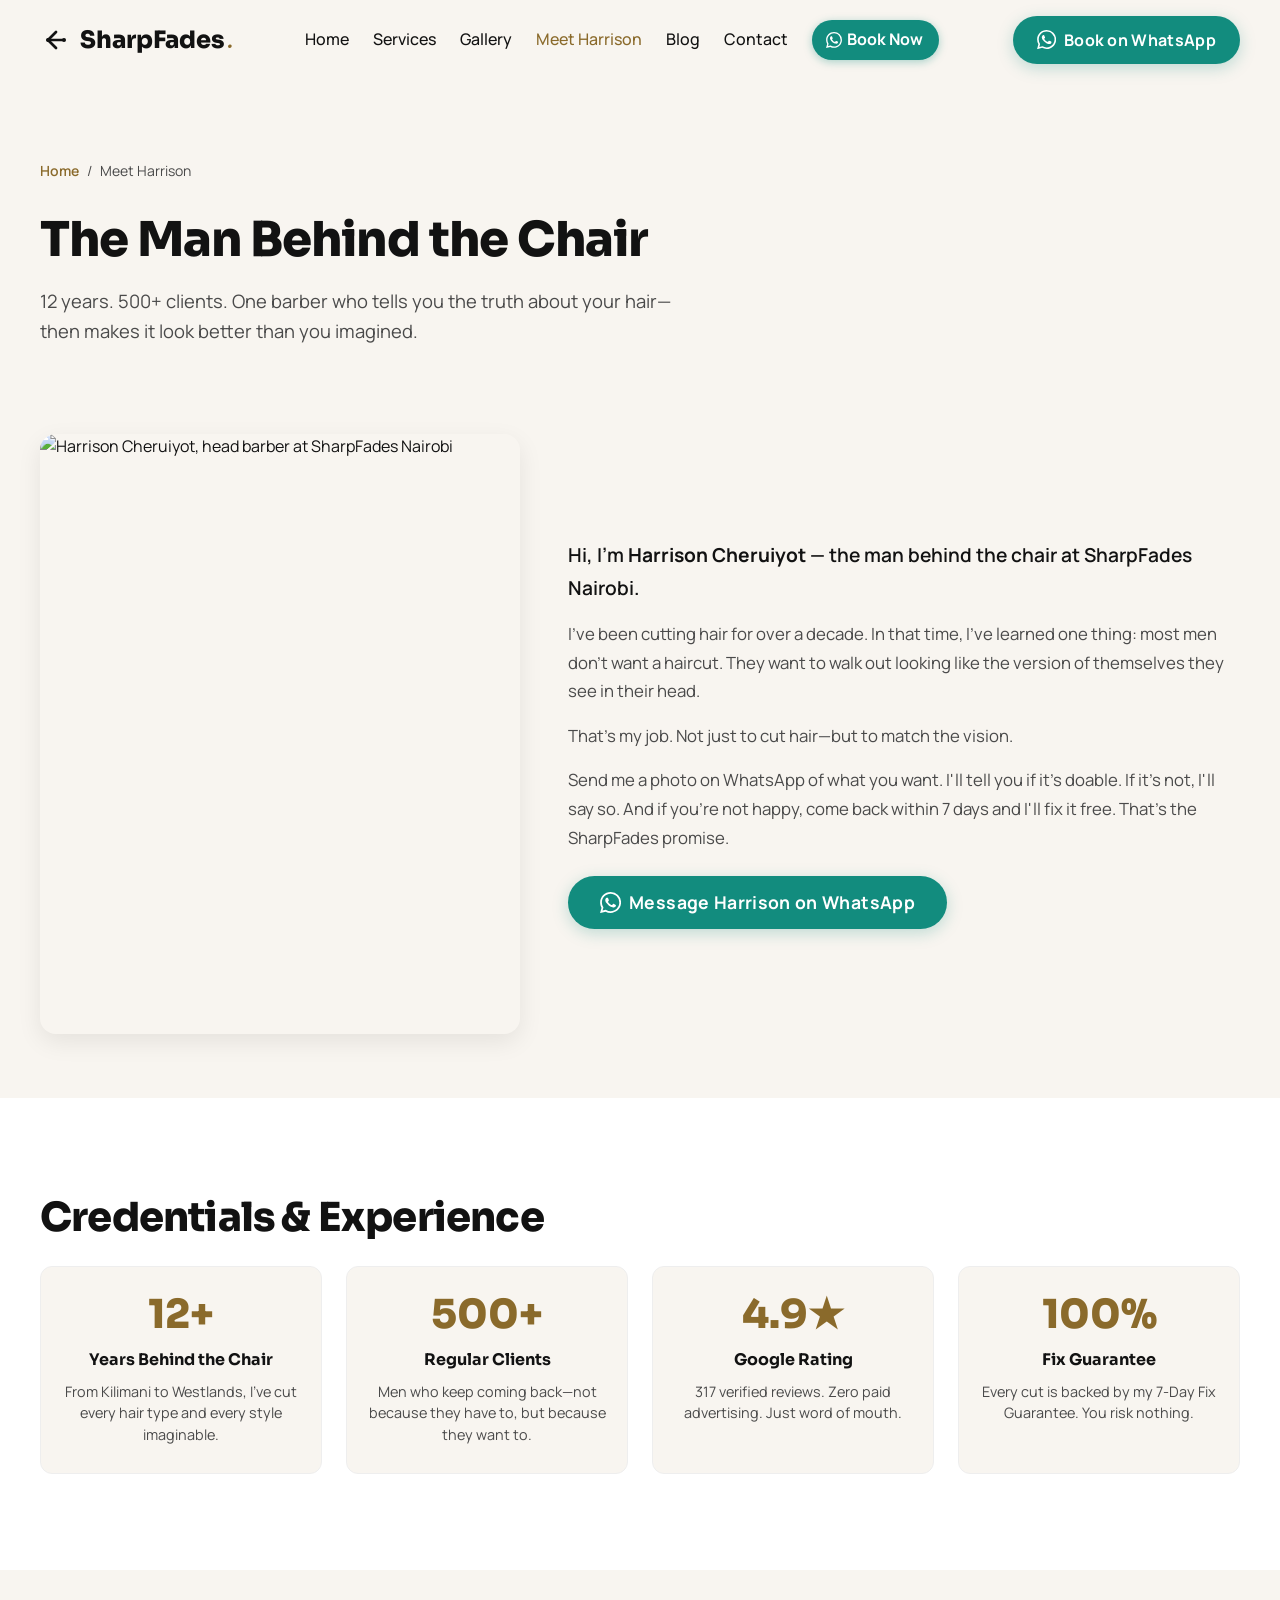
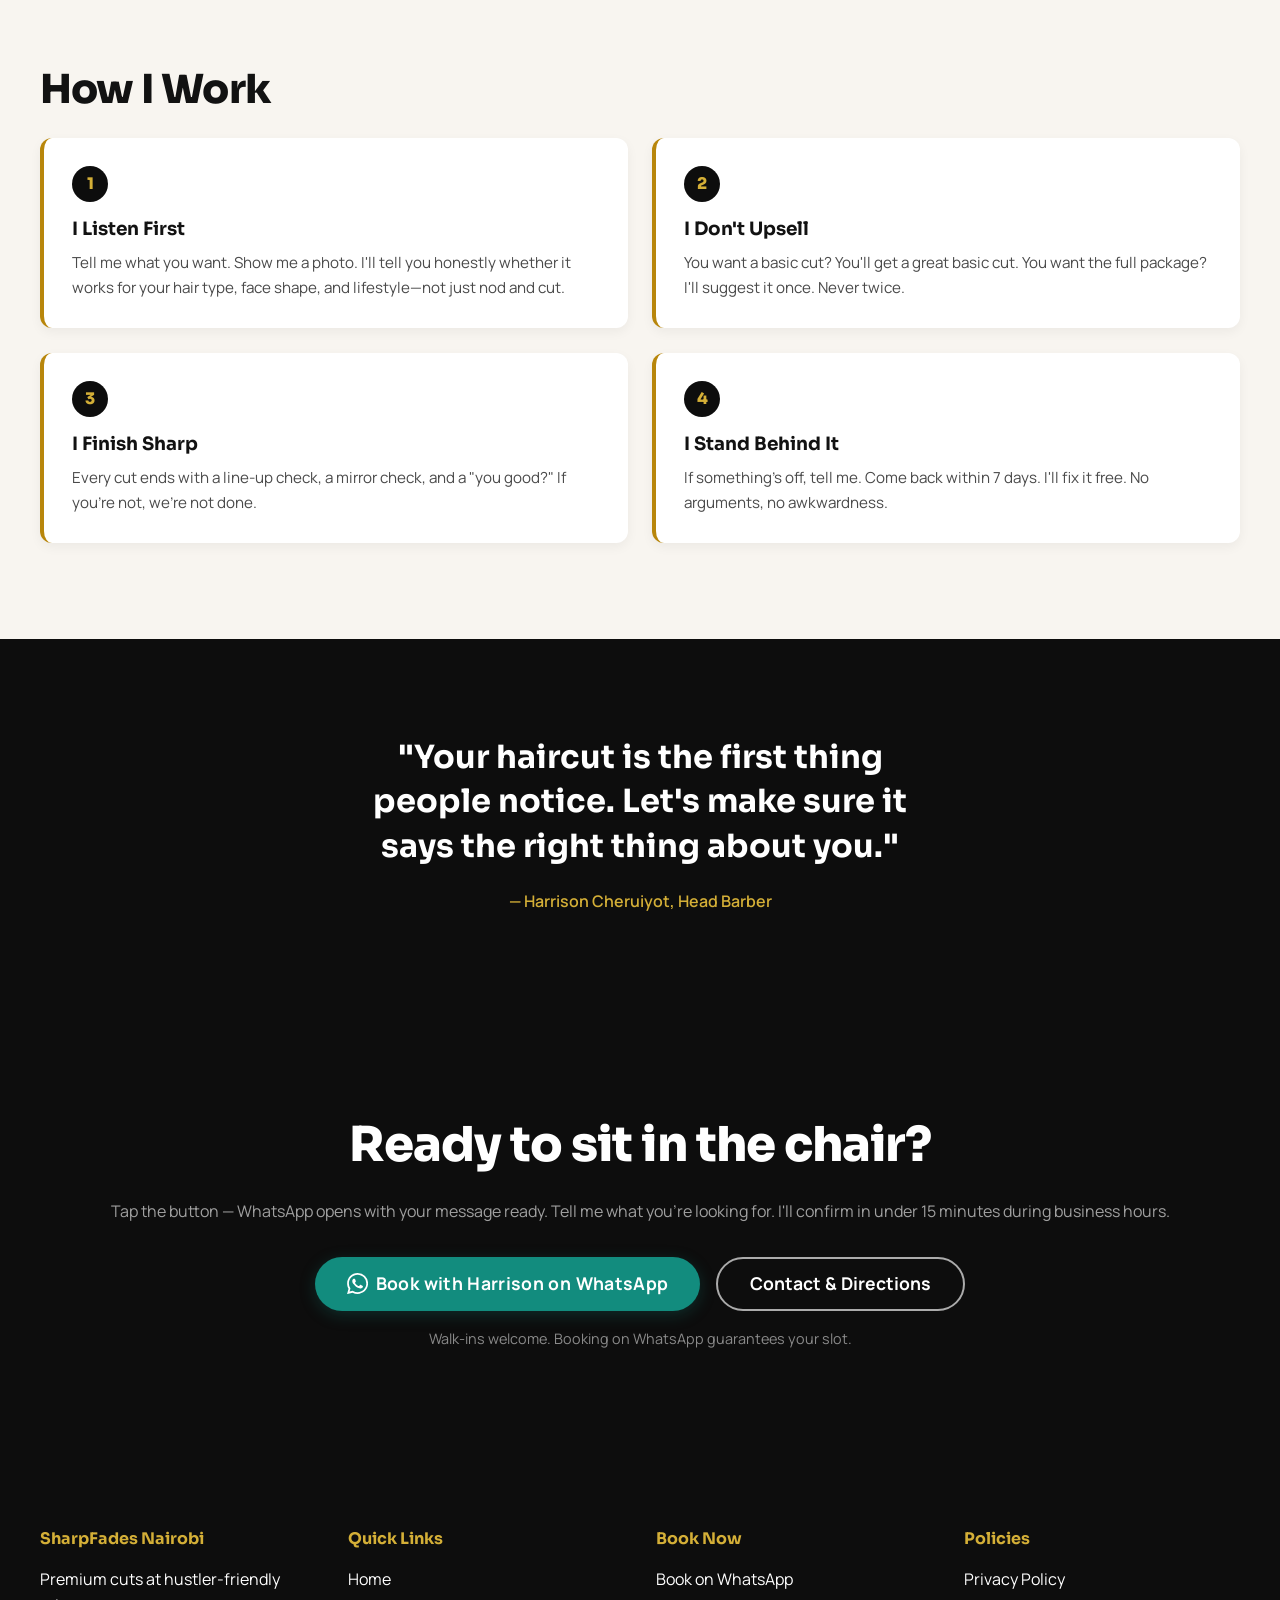
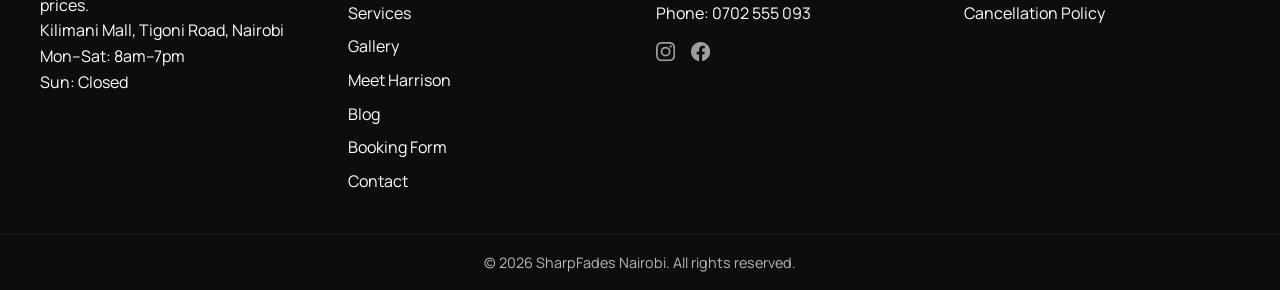
==== commit 3dd58a39: "Add files via upload" ====
--- a/about.html
+++ b/about.html
@@ -4,11 +4,13 @@
     <meta charset="UTF-8">
     <meta name="viewport" content="width=device-width, initial-scale=1.0">
     <title>Meet Harrison Cheruiyot | SharpFades Nairobi</title>
-    <meta name="description" content="Meet Harrison Cheruiyot—12+ years behind the chair, certified in advanced fade techniques, and trusted by 500+ Nairobi clients. Send a photo. He'll tell you the truth.">
+    <meta name="description" content="Meet Harrison Cheruiyot—12+ years behind the chair, certified in advanced fade techniques, and trusted by 500+ Nairobi clients. Book on WhatsApp.">
     <meta name="robots" content="index, follow">
+    <meta name="theme-color" content="#0D0D0D">
     <link rel="canonical" href="https://www.sharpsfades.co.ke/about.html">
 
     <link rel="icon" href="data:image/svg+xml,%3Csvg xmlns='http://www.w3.org/2000/svg' viewBox='0 0 32 32'%3E%3Crect width='32' height='32' rx='7' fill='%230D0D0D'/%3E%3Cg fill='none' stroke='%23B8860B' stroke-width='2' stroke-linecap='round'%3E%3Cpath d='M7 16h18'/%3E%3Cpath d='M7 16l6-6'/%3E%3Cpath d='M7 16l6 6'/%3E%3C/g%3E%3Ccircle cx='7' cy='16' r='2' fill='%23B8860B'/%3E%3Ccircle cx='25' cy='16' r='2' fill='%23B8860B'/%3E%3C/svg%3E">
+    <link rel="apple-touch-icon" href="data:image/svg+xml,%3Csvg xmlns='http://www.w3.org/2000/svg' viewBox='0 0 32 32'%3E%3Crect width='32' height='32' rx='7' fill='%230D0D0D'/%3E%3Cg fill='none' stroke='%23B8860B' stroke-width='2' stroke-linecap='round'%3E%3Cpath d='M7 16h18'/%3E%3Cpath d='M7 16l6-6'/%3E%3Cpath d='M7 16l6 6'/%3E%3C/g%3E%3Ccircle cx='7' cy='16' r='2' fill='%23B8860B'/%3E%3Ccircle cx='25' cy='16' r='2' fill='%23B8860B'/%3E%3C/svg%3E">
 
     <meta property="og:type" content="website">
     <meta property="og:url" content="https://www.sharpsfades.co.ke/about.html">
@@ -26,7 +28,16 @@
 
     <link rel="stylesheet" href="styles.css">
     <script defer src="script.js"></script>
-    <script>document.documentElement.classList.remove('no-js');</script>
+    <script>
+        document.documentElement.classList.add('js');
+        document.documentElement.classList.remove('no-js');
+        setTimeout(function () {
+            if (!window.sfReady) {
+                document.documentElement.classList.remove('js');
+                document.documentElement.classList.add('no-js');
+            }
+        }, 1500);
+    </script>
 </head>
 <body>
     <div class="scroll-progress" id="scroll-progress" aria-hidden="true"></div>
@@ -34,7 +45,7 @@
 
     <header class="site-header" id="site-header">
         <div class="container header-inner">
-            <a href="/" class="logo" aria-label="SharpFades Nairobi Home">
+            <a href="index.html" class="logo" aria-label="SharpFades Nairobi Home">
                 <svg class="logo-icon" width="32" height="32" viewBox="0 0 24 24" fill="none" xmlns="http://www.w3.org/2000/svg" aria-hidden="true">
                     <path d="M6 12L18 12" stroke="currentColor" stroke-width="2" stroke-linecap="round"/>
                     <path d="M6 12L12 6" stroke="currentColor" stroke-width="2" stroke-linecap="round"/>
@@ -46,18 +57,20 @@
             </a>
             <nav class="main-nav" aria-label="Main navigation">
                 <ul>
-                    <li><a href="/#home">Home</a></li>
+                    <li><a href="index.html#home">Home</a></li>
                     <li><a href="services.html">Services</a></li>
                     <li><a href="gallery.html">Gallery</a></li>
                     <li><a href="about.html" aria-current="page" class="text-gold">Meet Harrison</a></li>
                     <li><a href="blog.html">Blog</a></li>
-                    <li><a href="/#contact">Contact</a></li>
+                    <li><a href="index.html#contact">Contact</a></li>
+                    <li><a href="https://wa.me/254702555093?text=Hi%20SharpFades!%20I'd%20like%20to%20book%20an%20appointment.%20What%20times%20do%20you%20have%20available%3F" class="nav-book" data-track-location="nav" data-service="Book" target="_blank" rel="noopener">
+                        <svg class="icon" aria-hidden="true"><use href="#icon-whatsapp"></use></svg>
+                        Book Now
+                    </a></li>
                 </ul>
             </nav>
             <div class="header-actions">
-                <a href="https://wa.me/254702555093?text=Hi%20Harrison!%20I'd%20like%20to%20book%20an%20appointment%20with%20you.%20Could%20you%20let%20me%20know%20your%20availability%3F"
-                   class="btn btn-whatsapp" target="_blank" rel="noopener"
-                   data-track-location="header" data-service="General" aria-label="Book on WhatsApp">
+                <a href="https://wa.me/254702555093?text=Hi%20SharpFades!%20I'd%20like%20to%20book%20an%20appointment.%20What%20times%20do%20you%20have%20available%3F" class="btn btn-whatsapp" data-track-location="header" data-service="Book" aria-label="Book on WhatsApp" target="_blank" rel="noopener">
                     <svg class="icon" aria-hidden="true" focusable="false"><use href="#icon-whatsapp"></use></svg>
                     <span>Book on WhatsApp</span>
                 </a>
@@ -68,17 +81,18 @@
         </div>
         <nav class="mobile-menu" id="mobile-menu" aria-label="Mobile navigation">
             <ul>
-                <li><a href="/#home">Home</a></li>
+                <li><a href="index.html#home">Home</a></li>
                 <li><a href="services.html">Services</a></li>
                 <li><a href="gallery.html">Gallery</a></li>
                 <li><a href="about.html" class="text-gold">Meet Harrison</a></li>
                 <li><a href="blog.html">Blog</a></li>
-                <li><a href="/#contact">Contact</a></li>
+                <li><a href="index.html#contact">Contact</a></li>
             </ul>
-            <a href="https://wa.me/254702555093?text=Hi%20Harrison!%20I'd%20like%20to%20book%20an%20appointment%20with%20you."
-               class="btn btn-whatsapp btn-block" target="_blank" rel="noopener"
-               data-track-location="mobile-menu" data-service="General">Book on WhatsApp</a>
-            <a href="tel:+254702555093" class="btn btn-outline btn-block" data-track-location="mobile-menu">Call: 0702 555 093</a>
+            <a href="https://wa.me/254702555093?text=Hi%20SharpFades!%20I'd%20like%20to%20book%20an%20appointment.%20What%20times%20do%20you%20have%20available%3F" class="btn btn-whatsapp btn-block" data-track-location="mobile-menu" data-service="Book" target="_blank" rel="noopener">
+                <svg class="icon" aria-hidden="true"><use href="#icon-whatsapp"></use></svg>
+                Book on WhatsApp
+            </a>
+            <a href="index.html#contact" class="btn btn-outline btn-block" data-track-location="mobile-menu" data-cta-type="contact">Contact &amp; Directions</a>
         </nav>
     </header>
 
@@ -86,7 +100,7 @@
         <section class="page-hero">
             <div class="container">
                 <nav class="breadcrumb" aria-label="Breadcrumb">
-                    <a href="/">Home</a>
+                    <a href="index.html">Home</a>
                     <span aria-hidden="true">/</span>
                     <span aria-current="page">Meet Harrison</span>
                 </nav>
@@ -104,12 +118,10 @@
                     <p class="meet-barber-lead">Hi, I'm <strong>Harrison Cheruiyot</strong> — the man behind the chair at SharpFades Nairobi.</p>
                     <p>I've been cutting hair for over a decade. In that time, I've learned one thing: most men don't want a haircut. They want to walk out looking like the version of themselves they see in their head.</p>
                     <p>That's my job. Not just to cut hair—but to match the vision.</p>
-                    <p>Send me a photo of what you want. I'll tell you if it's doable. If it's not, I'll say so. And if you're not happy, come back within 7 days and I'll fix it free. That's the SharpFades promise.</p>
-                    <a href="https://wa.me/254702555093?text=Hi%20Harrison!%20I'd%20like%20to%20book%20an%20appointment%20with%20you.%20Could%20you%20let%20me%20know%20your%20availability%3F"
-                       class="btn btn-whatsapp btn-lg" target="_blank" rel="noopener"
-                       data-track-location="about-hero" data-service="General">
+                    <p>Send me a photo on WhatsApp of what you want. I'll tell you if it's doable. If it's not, I'll say so. And if you're not happy, come back within 7 days and I'll fix it free. That's the SharpFades promise.</p>
+                    <a href="https://wa.me/254702555093?text=Hi%20Harrison!%20I'd%20like%20to%20book%20an%20appointment%20with%20you.%20What%20times%20do%20you%20have%20available%3F" class="btn btn-whatsapp btn-lg" data-track-location="about-hero" data-service="Book" target="_blank" rel="noopener">
                         <svg class="icon" aria-hidden="true"><use href="#icon-whatsapp"></use></svg>
-                        <span>Book with Harrison</span>
+                        <span>Message Harrison on WhatsApp</span>
                     </a>
                 </div>
             </div>
@@ -137,7 +149,7 @@
                     <div class="credential-card">
                         <span class="credential-number">100%</span>
                         <h3>Fix Guarantee</h3>
-                        <p>Every cut is backed by our 7-Day Fix Guarantee. You risk nothing.</p>
+                        <p>Every cut is backed by my 7-Day Fix Guarantee. You risk nothing.</p>
                     </div>
                 </div>
             </div>
@@ -183,20 +195,15 @@
         <section class="final-cta" id="book">
             <div class="container">
                 <h2>Ready to sit in the chair?</h2>
-                <p>Send me a message on WhatsApp. Tell me what you're looking for. I'll confirm your slot in under 15 minutes.</p>
+                <p>Tap the button — WhatsApp opens with your message ready. Tell me what you're looking for. I'll confirm in under 15 minutes during business hours.</p>
                 <div class="cta-buttons">
-                    <a href="https://wa.me/254702555093?text=Hi%20Harrison!%20I'd%20like%20to%20book%20an%20appointment%20with%20you.%20Could%20you%20let%20me%20know%20your%20availability%3F"
-                       class="btn btn-whatsapp btn-lg" target="_blank" rel="noopener"
-                       data-track-location="about-final-cta" data-service="General">
+                    <a href="https://wa.me/254702555093?text=Hi%20Harrison!%20I'd%20like%20to%20book%20an%20appointment%20with%20you.%20What%20times%20do%20you%20have%20available%3F" class="btn btn-whatsapp btn-lg" data-track-location="about-final-cta" data-service="Book" target="_blank" rel="noopener">
                         <svg class="icon" aria-hidden="true"><use href="#icon-whatsapp"></use></svg>
-                        <span>Book with Harrison</span>
+                        <span>Book with Harrison on WhatsApp</span>
                     </a>
-                    <a href="tel:+254702555093" class="btn btn-outline btn-lg" data-track-location="about-final-cta">
-                        <svg class="icon" aria-hidden="true"><use href="#icon-phone"></use></svg>
-                        <span>Call: 0702 555 093</span>
-                    </a>
-                </div>
-                <p class="microcopy">Walk-ins welcome. Booking guarantees your slot.</p>
+                    <a href="index.html#contact" class="btn btn-outline btn-lg" data-track-location="about-final-cta" data-cta-type="contact">Contact &amp; Directions</a>
+                </div>
+                <p class="microcopy">Walk-ins welcome. Booking on WhatsApp guarantees your slot.</p>
             </div>
         </section>
     </main>
@@ -211,23 +218,24 @@
             <div class="footer-col">
                 <h4>Quick Links</h4>
                 <ul>
-                    <li><a href="/#home">Home</a></li>
+                    <li><a href="index.html#home">Home</a></li>
                     <li><a href="services.html">Services</a></li>
                     <li><a href="gallery.html">Gallery</a></li>
                     <li><a href="about.html">Meet Harrison</a></li>
                     <li><a href="blog.html">Blog</a></li>
-                    <li><a href="/#contact">Contact</a></li>
+                    <li><a href="book.html">Booking Form</a></li>
+                    <li><a href="index.html#contact">Contact</a></li>
                 </ul>
             </div>
             <div class="footer-col">
                 <h4>Book Now</h4>
                 <ul>
-                    <li><a href="https://wa.me/254702555093?text=Hi%20SharpFades!%20I'd%20like%20to%20book%20an%20appointment." target="_blank" rel="noopener" data-track-location="footer">WhatsApp: 0702 555 093</a></li>
-                    <li><a href="tel:+254702555093" data-track-location="footer">Call: 0702 555 093</a></li>
+                    <li><a href="https://wa.me/254702555093?text=Hi%20SharpFades!%20I'd%20like%20to%20book%20an%20appointment." target="_blank" rel="noopener" data-track-location="footer" data-service="Book">Book on WhatsApp</a></li>
+                    <li><a href="index.html#contact" data-track-location="footer">Phone: 0702 555 093</a></li>
                 </ul>
                 <div class="social-links">
-                    <a href="https://instagram.com/sharpsfadesnairobi" target="_blank" rel="noopener" aria-label="Instagram"><svg class="icon" aria-hidden="true"><use href="#icon-instagram"></use></svg></a>
-                    <a href="https://facebook.com/sharpsfadesnairobi" target="_blank" rel="noopener" aria-label="Facebook"><svg class="icon" aria-hidden="true"><use href="#icon-facebook"></use></svg></a>
+                    <a href="#social" aria-label="Instagram (placeholder)" aria-disabled="true"><svg class="icon" aria-hidden="true"><use href="#icon-instagram"></use></svg></a>
+                    <a href="#social" aria-label="Facebook (placeholder)" aria-disabled="true"><svg class="icon" aria-hidden="true"><use href="#icon-facebook"></use></svg></a>
                 </div>
             </div>
             <div class="footer-col">
@@ -246,9 +254,7 @@
     </footer>
 
     <div class="mobile-sticky-bar" id="mobile-sticky-bar">
-        <a href="https://wa.me/254702555093?text=Hi%20Harrison!%20I'd%20like%20to%20book%20an%20appointment."
-           class="btn btn-whatsapp btn-block" target="_blank" rel="noopener"
-           data-track-location="sticky-bar" data-service="General">
+        <a href="https://wa.me/254702555093?text=Hi%20Harrison!%20I'd%20like%20to%20book%20an%20appointment%20with%20you.%20What%20times%20do%20you%20have%20available%3F" class="btn btn-whatsapp btn-block" data-track-location="sticky-bar" data-service="Book" target="_blank" rel="noopener">
             <svg class="icon" aria-hidden="true"><use href="#icon-whatsapp"></use></svg>
             <span>Book with Harrison</span>
         </a>
--- a/styles.css
+++ b/styles.css
@@ -17,9 +17,8 @@
     --clr-text-secondary: #4A4A4A;
     --clr-text-light: #F5F5F5;
     --clr-text-light-secondary: #A0A0A0;
-    --clr-whatsapp: #25D366;
-    --clr-whatsapp-dark: #128C7E;
-    --clr-whatsapp-text: #FFFFFF;
+    --clr-accent: #128C7E;
+    --clr-accent-hover: #0F7A6E;
 
     --font-body: 'Manrope', sans-serif;
     --font-heading: 'Sora', sans-serif;
@@ -107,7 +106,7 @@
     background: var(--clr-dark);
     color: #fff;
     padding: 0.5rem 1rem;
-    z-index: 100;
+    z-index: 200;
     border-radius: var(--radius-sm);
     transition: top 0.2s;
 }
@@ -118,7 +117,6 @@
     outline-offset: 2px;
 }
 
-/* Focus rings invert on dark surfaces for visibility */
 .site-header--on-dark :focus-visible,
 .hero-dark :focus-visible,
 .meet-barber :focus-visible,
@@ -127,13 +125,13 @@
 .site-footer :focus-visible,
 .policy-callout :focus-visible,
 .blog-cta :focus-visible,
+.policy-cta :focus-visible,
 .mobile-menu :focus-visible {
     outline-color: var(--clr-gold-light);
 }
 
-/* Deep links clear the sticky header */
 [id] {
-    scroll-margin-top: calc(var(--header-h-scrolled) + 1rem);
+    scroll-margin-top: calc(var(--header-h) + 8px);
 }
 
 /* ===== Reduced Motion ===== */
@@ -161,14 +159,7 @@
     }
 }
 
-/* ===== No-JS Fallbacks ===== */
-.no-js .section-title,
-.no-js .animate-on-scroll,
-.no-js .hero-title-main,
-.no-js .hero-title-sub {
-    opacity: 1 !important;
-    transform: none !important;
-}
+/* ===== No-JS Fallback ===== */
 .no-js .mobile-menu { display: none; }
 @media (max-width: 768px) {
     .no-js .mobile-menu { display: block; }
@@ -199,18 +190,20 @@
     white-space: nowrap;
     position: relative;
     overflow: hidden;
-    transition: transform 0.15s ease-out, box-shadow var(--transition-fast), background-color var(--transition-fast), color var(--transition-fast);
+    transition: transform 0.15s ease-out,
+                box-shadow var(--transition-fast),
+                background-color var(--transition-fast),
+                color var(--transition-fast);
 }
 .btn-lg { padding: 1rem 2rem; font-size: 1.1rem; }
 .btn-sm { padding: 0.5rem 1rem; font-size: 0.9rem; min-height: 40px; }
 .btn:active { filter: brightness(0.95); }
 
 .btn-whatsapp {
-    background-color: var(--clr-whatsapp-dark);
-    color: var(--clr-whatsapp-text);
+    background-color: var(--clr-accent);
+    color: #fff;
     font-weight: 700;
     letter-spacing: 0.02em;
-    position: relative;
     box-shadow: 0 4px 16px rgba(18, 140, 126, 0.25);
 }
 .btn-whatsapp::after {
@@ -218,16 +211,14 @@
     position: absolute;
     inset: 0;
     border-radius: var(--radius-full);
-    box-shadow: 0 0 0 2px rgba(37, 211, 102, 0.2);
+    box-shadow: 0 0 0 2px rgba(18, 140, 126, 0.15);
     pointer-events: none;
 }
 .btn-whatsapp:hover {
-    background-color: var(--clr-whatsapp);
-    color: #075E54;
+    background-color: var(--clr-accent-hover);
     transform: translateY(-2px);
-    box-shadow: 0 6px 20px rgba(37, 211, 102, 0.35);
-}
-.btn-whatsapp:hover::after { box-shadow: 0 0 0 4px rgba(37, 211, 102, 0.3); }
+    box-shadow: 0 6px 20px rgba(18, 140, 126, 0.35);
+}
 .btn-whatsapp::before {
     content: '';
     position: absolute;
@@ -255,16 +246,19 @@
 .final-cta .btn-outline,
 .meet-barber .btn-outline,
 .mobile-sticky-bar .btn-outline,
-.site-footer .btn-outline {
-    color: #fff;
-    border-color: #fff;
+.site-footer .btn-outline,
+.hero-dark .btn-outline {
+    color: #fff;
+    border-color: rgba(255,255,255,0.65);
 }
 .final-cta .btn-outline:hover,
 .meet-barber .btn-outline:hover,
 .mobile-sticky-bar .btn-outline:hover,
-.site-footer .btn-outline:hover {
+.site-footer .btn-outline:hover,
+.hero-dark .btn-outline:hover {
     background: #fff;
     color: var(--clr-dark);
+    border-color: #fff;
 }
 
 .btn-block { width: 100%; margin-bottom: 0.5rem; }
@@ -275,14 +269,16 @@
     font-family: var(--font-heading);
     font-size: clamp(2rem, 4vw, 2.5rem);
     font-weight: 800;
+    letter-spacing: -0.02em;
     margin-bottom: var(--space-md);
     line-height: 1.2;
     color: var(--clr-text-primary);
+    transition: opacity 0.6s ease, transform 0.6s ease;
+}
+.js .section-title:not(.visible) {
     opacity: 0;
-    transform: translateY(20px);
-    transition: opacity 0.6s ease, transform 0.6s ease;
-}
-.section-title.visible { opacity: 1; transform: translateY(0); }
+    transform: translateY(12px);
+}
 
 .section-sub {
     font-size: 1.1rem;
@@ -294,14 +290,14 @@
 .text-gold { color: var(--clr-gold-dark); }
 
 .animate-on-scroll {
-    opacity: 0;
-    transform: translateY(20px);
     transition: opacity var(--transition-slow), transform var(--transition-slow);
     will-change: opacity, transform;
 }
-.animate-on-scroll.visible { opacity: 1; transform: translateY(0); }
-
-/* Balanced line breaking on display headings */
+.js .animate-on-scroll:not(.visible) {
+    opacity: 0;
+    transform: translateY(12px);
+}
+
 .page-title,
 .section-title,
 .final-cta h2,
@@ -316,7 +312,10 @@
     top: 0;
     z-index: 100;
     background: transparent;
-    transition: background var(--transition-base), box-shadow var(--transition-base), color var(--transition-base), padding-block 0.3s ease;
+    transition: background var(--transition-base),
+                box-shadow var(--transition-base),
+                color var(--transition-base),
+                padding-block 0.3s ease;
 }
 .site-header.scrolled {
     background: var(--clr-dark);
@@ -327,8 +326,10 @@
 .site-header.scrolled .main-nav a,
 .site-header.scrolled .logo,
 .site-header.scrolled .nav-toggle { color: #fff; }
-.site-header.scrolled .btn-outline { border-color: #fff; color: #fff; }
-
+
+.site-header--on-dark {
+    background: var(--clr-dark);
+}
 .site-header--on-dark,
 .site-header--on-dark .main-nav a,
 .site-header--on-dark .logo,
@@ -338,15 +339,6 @@
 .site-header--on-dark .logo-accent { color: var(--clr-gold-light); }
 .site-header--on-dark .main-nav a::after { background-color: var(--clr-gold-light); }
 .site-header--on-dark .main-nav a:hover { color: var(--clr-gold-light); }
-.site-header--on-dark .btn-outline {
-    color: #fff;
-    border-color: rgba(255,255,255,0.65);
-}
-.site-header--on-dark .btn-outline:hover {
-    background: #fff;
-    color: var(--clr-dark);
-    border-color: #fff;
-}
 .site-header--on-dark.scrolled { background: var(--clr-dark); }
 
 .header-inner {
@@ -375,7 +367,7 @@
     line-height: 1;
 }
 
-.main-nav ul { display: flex; gap: 2rem; align-items: center; }
+.main-nav ul { display: flex; gap: 1.5rem; align-items: center; }
 .main-nav a,
 .main-nav .dropdown-toggle {
     font-weight: 500;
@@ -397,7 +389,30 @@
 .main-nav a:hover::after { width: 100%; }
 .main-nav a.text-gold { color: var(--clr-gold-dark); }
 
-.header-actions { display: flex; align-items: center; gap: 1rem; }
+/* ===== Nav WhatsApp pill CTA ===== */
+.main-nav a.nav-book {
+    color: #fff;
+    background: var(--clr-accent);
+    padding: 0.45rem 1rem 0.45rem 0.85rem;
+    border-radius: var(--radius-full);
+    font-weight: 700;
+    display: inline-flex;
+    align-items: center;
+    gap: 0.35rem;
+    box-shadow: 0 2px 8px rgba(18, 140, 126, 0.35);
+}
+.main-nav a.nav-book::after { display: none; }
+.main-nav a.nav-book:hover {
+    background: var(--clr-accent-hover);
+    color: #fff;
+    transform: translateY(-1px);
+    box-shadow: 0 4px 12px rgba(18, 140, 126, 0.45);
+}
+.main-nav a.nav-book .icon { width: 1rem; height: 1rem; }
+.site-header--on-dark .main-nav a.nav-book,
+.site-header--on-dark .main-nav a.nav-book:hover { color: #fff; }
+
+.header-actions { display: flex; align-items: center; gap: 0.75rem; }
 
 .nav-toggle {
     display: none;
@@ -460,6 +475,7 @@
 .mobile-menu.open ul li:nth-child(4) { transition-delay: 0.2s; }
 .mobile-menu.open ul li:nth-child(5) { transition-delay: 0.25s; }
 .mobile-menu.open ul li:nth-child(6) { transition-delay: 0.3s; }
+.mobile-menu.open ul li:nth-child(7) { transition-delay: 0.35s; }
 
 /* ===== Hero ===== */
 .hero {
@@ -467,22 +483,17 @@
     background: linear-gradient(135deg, #fdfbf7 0%, #f0ebe3 100%);
     overflow: hidden;
 }
-.hero.hero-dark { color: #fff; }
+.hero.hero-dark {
+    color: #fff;
+    background-color: var(--clr-dark);
+    background-image: linear-gradient(135deg, #1A1A1A 0%, #0D0D0D 100%);
+}
 .hero.hero-dark .hero-content h1 { color: #fff; }
 .hero.hero-dark .hero-content h1 .text-gold { color: var(--clr-gold-light); }
 .hero.hero-dark .hero-cursive { color: var(--clr-gold-light); }
 .hero.hero-dark .hero-sub { color: rgba(255, 255, 255, 0.88); }
 .hero.hero-dark .hero-note { color: rgba(255, 255, 255, 0.75); }
 .hero.hero-dark .hero-note strong { color: #fff; }
-.hero.hero-dark .btn-outline {
-    color: #fff;
-    border-color: rgba(255, 255, 255, 0.6);
-}
-.hero.hero-dark .btn-outline:hover {
-    background: #fff;
-    color: var(--clr-dark);
-    border-color: #fff;
-}
 
 .hero-inner {
     display: grid;
@@ -493,8 +504,9 @@
 .hero-content h1 {
     font-family: var(--font-heading);
     font-size: clamp(2.5rem, 5vw, 4rem);
-    line-height: 1.2;
+    line-height: 1.15;
     font-weight: 800;
+    letter-spacing: -0.02em;
     margin-bottom: 1rem;
     color: var(--clr-text-primary);
 }
@@ -502,7 +514,7 @@
     font-family: var(--font-accent);
     font-size: 1.5rem;
     color: var(--clr-gold-dark);
-    margin-top: -0.5rem;
+    margin-top: 0.25rem;
     margin-bottom: 1rem;
     letter-spacing: 1px;
 }
@@ -537,21 +549,51 @@
 
 .hero-title-main,
 .hero-title-sub {
-    display: inline-block;
+    display: block;
+    transition: opacity 0.6s ease, transform 0.6s ease;
+}
+.js .hero-title-main:not(.visible),
+.js .hero-title-sub:not(.visible) {
     opacity: 0;
-    transform: translateY(30px);
-    transition: opacity 0.6s ease, transform 0.6s ease;
-}
-.hero-title-main.visible,
-.hero-title-sub.visible {
-    opacity: 1;
-    transform: translateY(0);
-}
-
-@keyframes fadeInUp {
-    from { opacity: 0; transform: translateY(20px); }
-    to { opacity: 1; transform: translateY(0); }
-}
+    transform: translateY(12px);
+}
+
+.hero-title-sub {
+    display: block;
+    font-size: clamp(1.1rem, 2.2vw, 1.6rem);
+    font-weight: 700;
+    color: var(--clr-gold-light);
+    letter-spacing: 0.01em;
+    line-height: 1.4;
+    margin-top: 0.75rem;
+}
+.hero:not(.hero-dark) .hero-title-sub {
+    color: var(--clr-gold-dark);
+}
+
+/* Hero trust bar */
+.hero-trust {
+    display: flex;
+    flex-wrap: wrap;
+    gap: 0.75rem 1.25rem;
+    align-items: center;
+    margin-top: 1.5rem;
+    padding-top: 1.25rem;
+    border-top: 1px solid rgba(255,255,255,0.15);
+    font-size: 0.9rem;
+    color: rgba(255,255,255,0.8);
+}
+.hero:not(.hero-dark) .hero-trust {
+    border-top-color: rgba(0,0,0,0.1);
+    color: var(--clr-text-secondary);
+}
+.hero-trust span {
+    display: inline-flex;
+    align-items: center;
+    gap: 0.4rem;
+}
+.hero-trust .stars { color: var(--clr-gold-light); letter-spacing: 1px; }
+.hero:not(.hero-dark) .hero-trust .stars { color: var(--clr-gold-dark); }
 
 /* ===== Scroll Progress ===== */
 .scroll-progress {
@@ -638,7 +680,12 @@
     gap: 3rem;
     align-items: center;
 }
-.meet-barber-image img { width: 100%; height: auto; aspect-ratio: 4/5; }
+.meet-barber-image img {
+    width: 100%;
+    height: auto;
+    aspect-ratio: 4/5;
+    border-radius: var(--radius-lg);
+}
 .meet-barber-content .section-title { color: #fff; }
 .meet-barber-lead {
     font-size: 1.2rem;
@@ -662,16 +709,34 @@
 .menu-section { padding: var(--space-2xl) 0; background: #fff; }
 .menu-category { margin-bottom: 2rem; }
 .category-title {
+    display: flex;
+    align-items: center;
+    gap: 0.55rem;
     font-family: var(--font-heading);
     font-size: 1.5rem;
+    letter-spacing: -0.01em;
     color: var(--clr-gold-dark);
     border-bottom: 2px solid #eee;
     padding-bottom: 0.5rem;
     margin-bottom: 1rem;
 }
+.category-icon {
+    width: 1.5rem;
+    height: 1.5rem;
+    flex-shrink: 0;
+    color: var(--clr-gold-dark);
+}
 
 .packages { margin-top: 3rem; }
-.packages-title { font-family: var(--font-heading); font-size: 1.5rem; margin-bottom: 1.5rem; }
+.packages-title {
+    display: flex;
+    align-items: center;
+    gap: 0.55rem;
+    font-family: var(--font-heading);
+    font-size: 1.5rem;
+    letter-spacing: -0.01em;
+    margin-bottom: 1.5rem;
+}
 .package-grid {
     display: grid;
     grid-template-columns: repeat(3, 1fr);
@@ -760,11 +825,15 @@
     margin: 0 auto;
     box-shadow: var(--shadow-sm);
 }
-.guarantee-icon { font-size: 3rem; color: var(--clr-gold); flex-shrink: 0; }
+.guarantee-icon { flex-shrink: 0; color: var(--clr-gold); }
 .guarantee-icon .icon { width: 3rem; height: 3rem; }
 .guarantee-content h3 { font-family: var(--font-heading); margin-bottom: 0.5rem; }
 .guarantee-content p { color: var(--clr-text-secondary); margin-bottom: 0.5rem; }
 .guarantee-content strong { color: var(--clr-text-primary); }
+
+/* Optional WhatsApp-tinted variant */
+.guarantee-box--wa { border-color: var(--clr-accent); }
+.guarantee-box--wa .guarantee-icon { color: var(--clr-accent); }
 
 /* ===== Process ===== */
 .process { padding: var(--space-2xl) 0; }
@@ -793,7 +862,7 @@
 .process-steps h3 { font-family: var(--font-heading); margin-bottom: 0.5rem; }
 .process-steps p { color: var(--clr-text-secondary); }
 
-/* ===== Gallery ===== */
+/* ===== Gallery (homepage small grid) ===== */
 .gallery { padding: var(--space-2xl) 0; background: #fff; }
 .gallery-grid {
     display: grid;
@@ -822,13 +891,33 @@
     background: #fafafa;
 }
 .gallery-cta { text-align: center; margin-top: 2rem; }
+
 .text-link {
     color: var(--clr-gold-dark);
     font-weight: 600;
     text-decoration: underline;
+    text-underline-offset: 3px;
     transition: color var(--transition-fast);
 }
 .text-link:hover { color: var(--clr-gold); }
+
+.text-link-inline {
+    color: #fff;
+    font-weight: 700;
+    text-decoration: underline;
+    text-underline-offset: 3px;
+}
+.text-link-inline:hover { color: var(--clr-gold-light); }
+
+/* Text links on dark surfaces */
+.final-cta .text-link,
+.hero-dark .text-link {
+    color: var(--clr-gold-light);
+}
+.final-cta .text-link:hover,
+.hero-dark .text-link:hover {
+    color: #fff;
+}
 
 /* ===== Testimonials ===== */
 .testimonials { padding: var(--space-2xl) 0; }
@@ -907,10 +996,19 @@
     transition: transform var(--transition-fast);
 }
 .faq details[open] summary::after { content: '−'; transform: rotate(180deg); }
-.faq-answer { display: grid; grid-template-rows: 0fr; transition: grid-template-rows 0.3s ease; }
+.faq-answer {
+    display: grid;
+    grid-template-rows: 0fr;
+    transition: grid-template-rows 0.3s ease;
+}
 .faq details[open] .faq-answer { grid-template-rows: 1fr; }
 .faq-answer > * { overflow: hidden; }
-.faq-answer p { padding: 0 0 1.25rem; color: var(--clr-text-secondary); max-width: 65ch; margin: 0; }
+.faq-answer p {
+    padding: 0 0 1.25rem;
+    color: var(--clr-text-secondary);
+    max-width: 65ch;
+    margin: 0;
+}
 
 /* ===== Contact ===== */
 .contact-section { padding: var(--space-2xl) 0; }
@@ -919,9 +1017,41 @@
     grid-template-columns: 1fr 1fr;
     gap: 2rem;
 }
-.contact-info h3 { font-family: var(--font-heading); margin-bottom: 0.5rem; color: var(--clr-gold-dark); }
+.contact-info h3 {
+    font-family: var(--font-heading);
+    margin-bottom: 0.5rem;
+    color: var(--clr-gold-dark);
+}
 .contact-info p { margin-bottom: 1.5rem; }
 .contact-map iframe { border-radius: var(--radius-md); box-shadow: var(--shadow-sm); }
+
+.contact-map--placeholder {
+    min-height: 300px;
+    border-radius: var(--radius-md);
+    box-shadow: var(--shadow-sm);
+    background:
+        repeating-linear-gradient(45deg, #f0ebe3 0 20px, #e8e2d8 20px 40px),
+        #f0ebe3;
+    display: flex;
+    flex-direction: column;
+    align-items: center;
+    justify-content: center;
+    gap: 0.5rem;
+    text-align: center;
+    color: var(--clr-text-secondary);
+    padding: 2rem;
+    border: 1px solid #ddd;
+}
+.contact-map--placeholder .map-pin {
+    width: 40px;
+    height: 40px;
+    color: var(--clr-gold-dark);
+}
+.contact-map--placeholder strong {
+    font-family: var(--font-heading);
+    color: var(--clr-text-primary);
+    font-size: 1.1rem;
+}
 
 /* ===== Final CTA ===== */
 .final-cta {
@@ -933,6 +1063,8 @@
 .final-cta h2 {
     font-family: var(--font-heading);
     font-size: clamp(2rem, 4vw, 3rem);
+    font-weight: 800;
+    letter-spacing: -0.02em;
     margin-bottom: 1rem;
 }
 .final-cta p { color: var(--clr-text-light-secondary); margin-bottom: 2rem; }
@@ -951,8 +1083,18 @@
     background: var(--clr-surface);
     border-top: 1px solid #eee;
 }
-.payment-title { text-align: center; font-size: 1.2rem; margin-bottom: 1rem; color: var(--clr-text-secondary); }
-.payment-logos { display: flex; justify-content: center; gap: 1.5rem; flex-wrap: wrap; }
+.payment-title {
+    text-align: center;
+    font-size: 1.2rem;
+    margin-bottom: 1rem;
+    color: var(--clr-text-secondary);
+}
+.payment-logos {
+    display: flex;
+    justify-content: center;
+    gap: 1.5rem;
+    flex-wrap: wrap;
+}
 .payment-logo {
     font-weight: 800;
     font-size: 1.2rem;
@@ -963,6 +1105,30 @@
     color: var(--clr-text-primary);
 }
 
+/* ===== Referral strip ===== */
+.referral-strip {
+    background: var(--clr-surface);
+    border-top: 1px solid #eee;
+    border-bottom: 1px solid #eee;
+    padding: 1.5rem 0;
+}
+.referral-strip p {
+    text-align: center;
+    font-size: 1rem;
+    color: var(--clr-text-secondary);
+    margin: 0;
+}
+.referral-strip strong { color: var(--clr-text-primary); }
+.referral-strip code {
+    background: var(--clr-gold);
+    color: #fff;
+    padding: 0.15rem 0.5rem;
+    border-radius: var(--radius-sm);
+    font-family: 'Sora', monospace;
+    font-weight: 700;
+    letter-spacing: 0.05em;
+}
+
 /* ===== Footer ===== */
 .site-footer { background: var(--clr-dark); color: #fff; padding: 3rem 0 0; }
 .footer-grid {
@@ -971,13 +1137,23 @@
     gap: 2rem;
     padding-bottom: 2rem;
 }
-.footer-col h4 { font-family: var(--font-heading); margin-bottom: 1rem; color: var(--clr-gold-light); }
+.footer-col h4 {
+    font-family: var(--font-heading);
+    margin-bottom: 1rem;
+    color: var(--clr-gold-light);
+}
 .footer-col ul li { margin-bottom: 0.5rem; }
 .footer-col a { transition: color var(--transition-fast); }
 .footer-col a:hover { color: var(--clr-gold); }
 .social-links { display: flex; gap: 1rem; margin-top: 1rem; }
-.social-links a { color: #fff; transition: color var(--transition-fast), transform var(--transition-fast); }
+.social-links a {
+    color: #fff;
+    transition: color var(--transition-fast), transform var(--transition-fast);
+}
 .social-links a:hover { color: var(--clr-gold); transform: translateY(-3px); }
+.social-links a[aria-disabled="true"] { opacity: 0.6; cursor: default; }
+.social-links a[aria-disabled="true"]:hover { transform: none; color: #fff; }
+
 .footer-bottom {
     border-top: 1px solid rgba(255,255,255,0.1);
     padding: 1rem 0;
@@ -986,7 +1162,7 @@
     opacity: 0.7;
 }
 
-/* ===== Live WhatsApp Indicator ===== */
+/* ===== Live Indicator ===== */
 .whatsapp-live-indicator {
     position: fixed;
     bottom: 85px;
@@ -1046,7 +1222,10 @@
     opacity: 0;
     visibility: hidden;
     transform: translateY(20px);
-    transition: opacity var(--transition-base), transform var(--transition-base), visibility var(--transition-base), background var(--transition-fast);
+    transition: opacity var(--transition-base),
+                transform var(--transition-base),
+                visibility var(--transition-base),
+                background var(--transition-fast);
     z-index: 97;
     will-change: opacity, transform, visibility;
 }
@@ -1064,7 +1243,9 @@
 /* ===== Mobile Sticky Bottom Bar ===== */
 .mobile-sticky-bar {
     position: fixed;
-    bottom: 0; left: 0; right: 0;
+    bottom: 0;
+    left: 0;
+    right: 0;
     background: var(--clr-dark);
     padding: 0.75rem 1rem;
     padding-bottom: calc(0.75rem + env(safe-area-inset-bottom, 0));
@@ -1076,18 +1257,44 @@
     transition: transform var(--transition-base);
 }
 .mobile-sticky-bar.visible { transform: translateY(0); }
-.mobile-sticky-bar .btn { flex: 1; min-height: 44px; font-size: 0.9rem; padding: 0.5rem 1rem; }
-
-/* ===== Policy Pages ===== */
-.page-section { padding: 4rem 0 6rem; background: var(--clr-bg); }
+.mobile-sticky-bar .btn {
+    flex: 1;
+    min-height: 44px;
+    font-size: 0.9rem;
+    padding: 0.5rem 1rem;
+}
+
+/* ============================================================
+   PAGE MODULES
+   ============================================================ */
+
+/* ===== Page Hero (inner pages) ===== */
+.page-hero {
+    padding: calc(var(--header-h) + 0.5rem) 0 2rem;
+    background: var(--clr-bg);
+}
+.page-subtitle {
+    font-size: 1.15rem;
+    color: var(--clr-text-secondary);
+    max-width: 60ch;
+    margin-bottom: 1.5rem;
+}
 .page-title {
     font-family: var(--font-heading);
     font-size: clamp(2rem, 5vw, 3rem);
     font-weight: 800;
+    letter-spacing: -0.02em;
     margin-bottom: 0.5rem;
     color: var(--clr-text-primary);
 }
-.last-updated { font-style: italic; color: var(--clr-text-secondary); margin-bottom: 2rem; }
+
+/* ===== Policy Pages ===== */
+.page-section { padding: 4rem 0 6rem; background: var(--clr-bg); }
+.last-updated {
+    font-style: italic;
+    color: var(--clr-text-secondary);
+    margin-bottom: 2rem;
+}
 .policy-content { max-width: 800px; }
 .policy-content h2 {
     font-family: var(--font-heading);
@@ -1096,11 +1303,96 @@
     margin-bottom: 0.75rem;
     color: var(--clr-gold-dark);
 }
-.policy-content p { margin-bottom: 1rem; line-height: 1.7; color: var(--clr-text-secondary); }
-.policy-content ul { list-style: disc; margin-left: 1.5rem; margin-bottom: 1rem; color: var(--clr-text-secondary); }
+.policy-content p {
+    margin-bottom: 1rem;
+    line-height: 1.7;
+    color: var(--clr-text-secondary);
+}
+.policy-content ul {
+    list-style: disc;
+    margin-left: 1.5rem;
+    margin-bottom: 1rem;
+    color: var(--clr-text-secondary);
+}
 .policy-content li { margin-bottom: 0.5rem; }
-.policy-content a { color: var(--clr-gold-dark); text-decoration: underline; }
+.policy-content a {
+    color: var(--clr-gold-dark);
+    text-decoration: underline;
+    text-underline-offset: 3px;
+}
 .policy-content a:hover { color: var(--clr-gold); }
+
+.policy-trust-line {
+    display: inline-block;
+    background: rgba(184, 134, 11, 0.08);
+    border-left: 3px solid var(--clr-gold);
+    padding: 0.6rem 1rem;
+    border-radius: var(--radius-sm);
+    font-size: 0.95rem;
+    font-weight: 600;
+    color: var(--clr-text-primary);
+    margin-bottom: 2.5rem;
+}
+
+.policy-callout {
+    background: var(--clr-dark);
+    color: #fff;
+    border-radius: var(--radius-md);
+    padding: 1.75rem 1.75rem 1.5rem;
+    margin: 1.5rem 0 2.5rem;
+    box-shadow: var(--shadow-md);
+}
+.policy-callout h2 {
+    font-family: var(--font-heading);
+    font-size: 1.25rem;
+    color: var(--clr-gold-light);
+    margin: 0 0 1rem;
+}
+.policy-callout ul { list-style: none; margin: 0; padding: 0; }
+.policy-callout li {
+    position: relative;
+    padding-left: 1.75rem;
+    margin-bottom: 0.75rem;
+    color: var(--clr-text-light);
+    line-height: 1.55;
+}
+.policy-callout li:last-child { margin-bottom: 0; }
+.policy-callout li::before {
+    content: '✓';
+    position: absolute;
+    left: 0; top: 0;
+    color: var(--clr-gold-light);
+    font-weight: 800;
+}
+.policy-callout strong { color: #fff; }
+.policy-callout em { color: var(--clr-gold-light); font-style: normal; }
+
+.policy-cta {
+    margin-top: 3.5rem;
+    background: linear-gradient(135deg, #1A1A1A 0%, #0D0D0D 100%);
+    border: 2px solid var(--clr-gold);
+    border-radius: var(--radius-lg);
+    padding: 2.5rem 2rem;
+    text-align: center;
+    color: #fff;
+}
+.policy-cta h2 {
+    font-family: var(--font-heading);
+    font-size: clamp(1.5rem, 3vw, 2rem);
+    margin-bottom: 0.75rem;
+    color: #fff;
+}
+.policy-cta p {
+    color: var(--clr-text-light-secondary);
+    max-width: 48ch;
+    margin: 0 auto 1.75rem;
+}
+.policy-cta .btn { margin: 0 auto; }
+.policy-cta .cta-microcopy {
+    font-size: 0.85rem;
+    color: var(--clr-text-light-secondary);
+    margin: 1.25rem auto 0;
+}
 
 /* ===== Service Cards ===== */
 .service-cards {
@@ -1127,7 +1419,11 @@
     color: var(--clr-gold-dark);
     margin-bottom: 0.5rem;
 }
-.service-card p { color: var(--clr-text-secondary); margin-bottom: 1rem; flex-grow: 1; }
+.service-card p {
+    color: var(--clr-text-secondary);
+    margin-bottom: 1rem;
+    flex-grow: 1;
+}
 .service-card .btn { margin-top: auto; }
 .service-card-head {
     display: flex;
@@ -1149,7 +1445,7 @@
     white-space: nowrap;
 }
 
-/* ===== Sticky Category Navigation ===== */
+/* ===== Sticky Category Nav ===== */
 .category-nav {
     position: sticky;
     top: var(--header-h-scrolled);
@@ -1161,21 +1457,35 @@
     white-space: nowrap;
     -webkit-overflow-scrolling: touch;
     scrollbar-width: none;
+    transition: top 0.3s ease-in-out;
 }
 .category-nav::-webkit-scrollbar { display: none; }
 .category-nav .container { display: flex; gap: 0.5rem; }
 .category-chip {
-    display: inline-block;
+    display: inline-flex;
+    align-items: center;
+    gap: 0.4rem;
     padding: 0.4rem 1rem;
     border-radius: var(--radius-full);
     background: #fff;
     border: 1px solid #ddd;
     font-weight: 600;
     font-size: 0.9rem;
-    transition: background var(--transition-fast), color var(--transition-fast), border-color var(--transition-fast);
-}
-.category-chip:hover { background: var(--clr-gold); color: #fff; border-color: var(--clr-gold); }
-.category-chip:focus-visible { outline: 2px solid var(--clr-gold); outline-offset: 2px; }
+    transition: background var(--transition-fast),
+                color var(--transition-fast),
+                border-color var(--transition-fast);
+}
+.category-chip .icon { width: 1rem; height: 1rem; }
+.category-chip:hover {
+    background: var(--clr-gold);
+    color: #fff;
+    border-color: var(--clr-gold);
+}
+.category-chip:hover .icon { color: #fff; }
+.category-chip:focus-visible {
+    outline: 2px solid var(--clr-gold);
+    outline-offset: 2px;
+}
 
 /* ===== Dropdown ===== */
 .dropdown { position: relative; }
@@ -1208,11 +1518,19 @@
 .dropdown.open .dropdown-menu { display: block; }
 .dropdown-menu li { margin: 0; }
 .dropdown-menu a {
-    display: block;
+    display: flex;
+    align-items: center;
+    gap: 0.55rem;
     padding: 0.5rem 1rem;
     color: #fff !important;
     text-decoration: none;
     background: transparent;
+}
+.dropdown-menu a .icon {
+    width: 1rem;
+    height: 1rem;
+    color: var(--clr-gold-light);
+    flex-shrink: 0;
 }
 .dropdown-menu a:hover,
 .dropdown-menu a:focus-visible {
@@ -1231,10 +1549,18 @@
 }
 .mobile-submenu.open { display: block; }
 .mobile-submenu a {
+    display: flex;
+    align-items: center;
+    gap: 0.55rem;
     font-size: 0.95rem;
     padding: 0.4rem 0;
-    display: block;
     color: #fff !important;
+}
+.mobile-submenu a .icon {
+    width: 1rem;
+    height: 1rem;
+    color: var(--clr-gold-light);
+    flex-shrink: 0;
 }
 .mobile-toggle {
     background: none;
@@ -1265,130 +1591,11 @@
 .breadcrumb a:hover { text-decoration: underline; }
 .breadcrumb [aria-current="page"] { color: var(--clr-text-secondary); }
 
-/* ===== Policy trust line ===== */
-.policy-trust-line {
-    display: inline-block;
-    background: rgba(184, 134, 11, 0.08);
-    border-left: 3px solid var(--clr-gold);
-    padding: 0.6rem 1rem;
-    border-radius: var(--radius-sm);
-    font-size: 0.95rem;
-    font-weight: 600;
-    color: var(--clr-text-primary);
-    margin-bottom: 2.5rem;
-}
-
-/* ===== Policy callout ===== */
-.policy-callout {
-    background: var(--clr-dark);
-    color: #fff;
-    border-radius: var(--radius-md);
-    padding: 1.75rem 1.75rem 1.5rem;
-    margin: 1.5rem 0 2.5rem;
-    box-shadow: var(--shadow-md);
-}
-.policy-callout h2 {
-    font-family: var(--font-heading);
-    font-size: 1.25rem;
-    color: var(--clr-gold-light);
-    margin: 0 0 1rem;
-}
-.policy-callout ul { list-style: none; margin: 0; padding: 0; }
-.policy-callout li {
-    position: relative;
-    padding-left: 1.75rem;
-    margin-bottom: 0.75rem;
-    color: var(--clr-text-light);
-    line-height: 1.55;
-}
-.policy-callout li:last-child { margin-bottom: 0; }
-.policy-callout li::before {
-    content: '✓';
-    position: absolute;
-    left: 0; top: 0;
-    color: var(--clr-gold-light);
-    font-weight: 800;
-}
-.policy-callout strong { color: #fff; }
-.policy-callout em { color: var(--clr-gold-light); font-style: normal; }
-
-/* ===== Policy closing CTA ===== */
-.policy-cta {
-    margin-top: 3.5rem;
-    background: linear-gradient(135deg, #1A1A1A 0%, #0D0D0D 100%);
-    border: 2px solid var(--clr-gold);
-    border-radius: var(--radius-lg);
-    padding: 2.5rem 2rem;
-    text-align: center;
-    color: #fff;
-}
-.policy-cta h2 {
-    font-family: var(--font-heading);
-    font-size: clamp(1.5rem, 3vw, 2rem);
-    margin-bottom: 0.75rem;
-    color: #fff;
-}
-.policy-cta p { color: var(--clr-text-light-secondary); max-width: 48ch; margin: 0 auto 1.75rem; }
-.policy-cta .btn { margin: 0 auto; }
-.policy-cta .cta-microcopy {
-    font-size: 0.85rem;
-    color: var(--clr-text-light-secondary);
-    margin: 1.25rem auto 0;
-}
-
-/* ===== Referral strip ===== */
-.referral-strip {
-    background: var(--clr-surface);
-    border-top: 1px solid #eee;
-    border-bottom: 1px solid #eee;
-    padding: 1.5rem 0;
-}
-.referral-strip p { text-align: center; font-size: 1rem; color: var(--clr-text-secondary); margin: 0; }
-.referral-strip strong { color: var(--clr-text-primary); }
-
-/* ===== Hero headline hierarchy ===== */
-.hero-title-sub {
-    display: inline-block;
-    font-size: clamp(1.1rem, 2.2vw, 1.6rem);
-    font-weight: 700;
-    color: var(--clr-gold-light);
-    letter-spacing: 0.01em;
-    line-height: 1.4;
-    margin-top: 0.5em;
-}
-
-/* ===== Inline text link in dark final CTA ===== */
-.text-link-inline {
-    color: #fff;
-    font-weight: 700;
-    text-decoration: underline;
-    text-underline-offset: 3px;
-}
-.text-link-inline:hover { color: var(--clr-gold-light); }
-
-/* ============================================================
-   SHARPFADES — PAGE MODULES
-   Gallery · Booking · About · Blog
-   ============================================================ */
-
-/* ===== Page Hero (inner pages) ===== */
-.page-hero {
-    padding: calc(var(--header-h) + 0.5rem) 0 2rem;
-    background: var(--clr-bg);
-}
-.page-subtitle {
-    font-size: 1.15rem;
-    color: var(--clr-text-secondary);
-    max-width: 60ch;
-    margin-bottom: 1.5rem;
-}
-
-/* ===== Gallery Section ===== */
+/* ===== Gallery Section (portfolio page) ===== */
 .gallery-section {
     padding: 2rem 0 5rem;
     background: var(--clr-bg);
 }
-
 .gallery-filters {
     display: flex;
     flex-wrap: wrap;
@@ -1408,7 +1615,10 @@
     font-size: 0.9rem;
     color: var(--clr-text-secondary);
     cursor: pointer;
-    transition: background var(--transition-fast), color var(--transition-fast), border-color var(--transition-fast), transform var(--transition-fast);
+    transition: background var(--transition-fast),
+                color var(--transition-fast),
+                border-color var(--transition-fast),
+                transform var(--transition-fast);
 }
 .filter-chip:hover {
     background: #f3f0ea;
@@ -1433,7 +1643,9 @@
     border-radius: var(--radius-md);
     overflow: hidden;
     box-shadow: var(--shadow-sm);
-    transition: box-shadow var(--transition-fast), transform var(--transition-fast), opacity 0.3s ease;
+    transition: box-shadow var(--transition-fast),
+                transform var(--transition-fast),
+                opacity 0.3s ease;
     margin: 0;
 }
 .gallery-item:hover { box-shadow: var(--shadow-md); transform: translateY(-4px); }
@@ -1458,7 +1670,6 @@
 }
 .gallery-item:hover .gallery-thumb img { transform: scale(1.05); }
 
-/* Caption fully overrides legacy .gallery-grid figcaption */
 .gallery-caption {
     padding: 1rem 1.1rem 1.15rem;
     display: flex;
@@ -1491,9 +1702,10 @@
     display: inline-flex;
     align-items: center;
     justify-content: center;
+    gap: 0.4rem;
     padding: 0.55rem 1rem;
     border-radius: var(--radius-full);
-    background: var(--clr-dark);
+    background: var(--clr-accent);
     color: #fff;
     font-weight: 700;
     font-size: 0.85rem;
@@ -1502,7 +1714,11 @@
     border: none;
     min-height: 40px;
 }
-.book-look-btn:hover { background: var(--clr-gold-dark); transform: translateY(-1px); }
+.book-look-btn:hover {
+    background: var(--clr-accent-hover);
+    transform: translateY(-1px);
+}
+.book-look-btn .icon { width: 1rem; height: 1rem; }
 
 .gallery-empty {
     text-align: center;
@@ -1702,6 +1918,43 @@
     font-size: 0.9rem;
 }
 
+/* ===== Booking Success ===== */
+.booking-success {
+    margin-top: 1.5rem;
+    background: #F4EFE6;
+    border: 2px solid var(--clr-gold);
+    border-radius: var(--radius-md);
+    padding: 1.5rem 1.75rem;
+    box-shadow: var(--shadow-sm);
+}
+.booking-success h3 {
+    font-family: var(--font-heading);
+    font-size: 1.25rem;
+    color: var(--clr-gold-dark);
+    margin-bottom: 0.75rem;
+}
+.booking-success p { color: var(--clr-text-secondary); margin-bottom: 0.75rem; }
+.booking-summary-list {
+    list-style: none;
+    padding: 0;
+    margin: 0 0 1rem;
+    border-top: 1px solid rgba(0,0,0,0.08);
+}
+.booking-summary-list li {
+    padding: 0.5rem 0;
+    border-bottom: 1px solid rgba(0,0,0,0.08);
+    color: var(--clr-text-primary);
+    font-size: 0.95rem;
+}
+.booking-summary-list li:last-child { border-bottom: none; }
+.booking-summary-list strong { color: var(--clr-gold-dark); }
+.booking-success-note {
+    font-size: 0.8rem;
+    font-style: italic;
+    color: var(--clr-text-secondary);
+    margin-top: 0.75rem;
+}
+
 /* ===== About Page ===== */
 .about-hero {
     padding: 2rem 0 4rem;
@@ -1733,10 +1986,7 @@
 }
 .about-hero-content .btn { margin-top: 0.5rem; }
 
-.credentials-section {
-    padding: var(--space-2xl) 0;
-    background: #fff;
-}
+.credentials-section { padding: var(--space-2xl) 0; background: #fff; }
 .credentials-grid {
     display: grid;
     grid-template-columns: repeat(4, 1fr);
@@ -1769,10 +2019,7 @@
     line-height: 1.5;
 }
 
-.philosophy-section {
-    padding: var(--space-2xl) 0;
-    background: var(--clr-bg);
-}
+.philosophy-section { padding: var(--space-2xl) 0; background: var(--clr-bg); }
 .philosophy-grid {
     display: grid;
     grid-template-columns: repeat(2, 1fr);
@@ -1803,17 +2050,14 @@
     font-size: 1.15rem;
     margin-bottom: 0.5rem;
 }
-.philosophy-card p { color: var(--clr-text-secondary); font-size: 0.95rem; line-height: 1.6; }
-
-.quote-section {
-    padding: var(--space-2xl) 0;
-    background: var(--clr-dark);
-}
-.big-quote {
-    max-width: 800px;
-    margin: 0 auto;
-    text-align: center;
-}
+.philosophy-card p {
+    color: var(--clr-text-secondary);
+    font-size: 0.95rem;
+    line-height: 1.6;
+}
+
+.quote-section { padding: var(--space-2xl) 0; background: var(--clr-dark); }
+.big-quote { max-width: 800px; margin: 0 auto; text-align: center; }
 .big-quote p {
     font-family: var(--font-heading);
     font-size: clamp(1.4rem, 3vw, 2rem);
@@ -1829,10 +2073,7 @@
 }
 
 /* ===== Blog ===== */
-.blog-section {
-    padding: 2rem 0 5rem;
-    background: var(--clr-bg);
-}
+.blog-section { padding: 2rem 0 5rem; background: var(--clr-bg); }
 .blog-grid {
     display: grid;
     grid-template-columns: repeat(3, 1fr);
@@ -1869,21 +2110,13 @@
     color: var(--clr-gold-dark);
     margin-bottom: 0.5rem;
 }
-.blog-cta .blog-category,
-.quote-section .blog-category {
-    color: var(--clr-gold-light);
-}
 .blog-card h2 {
     font-family: var(--font-heading);
     font-size: 1.15rem;
     line-height: 1.3;
     margin-bottom: 0.75rem;
-}
-.blog-card h2 a {
     color: var(--clr-text-primary);
-    transition: color var(--transition-fast);
-}
-.blog-card h2 a:hover { color: var(--clr-gold-dark); }
+}
 .blog-card p {
     color: var(--clr-text-secondary);
     font-size: 0.95rem;
@@ -1891,12 +2124,28 @@
     flex-grow: 1;
     margin-bottom: 0.75rem;
 }
-.blog-meta {
+.blog-meta-row {
+    display: flex;
+    flex-wrap: wrap;
+    gap: 0.5rem 1rem;
     font-size: 0.8rem;
     color: var(--clr-text-secondary);
     text-transform: uppercase;
     letter-spacing: 0.05em;
-}
+    align-items: center;
+}
+.blog-coming-soon {
+    display: inline-block;
+    background: var(--clr-gold);
+    color: #fff;
+    font-size: 0.7rem;
+    font-weight: 700;
+    letter-spacing: 0.05em;
+    padding: 0.2rem 0.55rem;
+    border-radius: var(--radius-full);
+    text-transform: uppercase;
+}
+
 .blog-cta {
     margin-top: 3rem;
     padding: 2rem;
@@ -1905,7 +2154,10 @@
     text-align: center;
     color: #fff;
 }
-.blog-cta p { margin-bottom: 1.25rem; color: var(--clr-text-light-secondary); }
+.blog-cta p {
+    margin-bottom: 1.25rem;
+    color: var(--clr-text-light-secondary);
+}
 .blog-cta .cta-buttons { margin-bottom: 0; }
 
 /* ============================================================
@@ -1914,7 +2166,7 @@
 
 @media (max-width: 1024px) {
     .hero-inner { grid-template-columns: 1fr; }
-    .hero-image { order: -1; max-width: 500px; margin-inline: auto; }
+    .hero-image { max-width: 460px; margin-inline: auto; }
     .props-grid,
     .package-grid,
     .testimonial-grid { grid-template-columns: 1fr 1fr; }
@@ -1944,8 +2196,12 @@
     .main-nav { display: none; }
     .nav-toggle { display: block; }
     .header-actions .btn-whatsapp span { display: none; }
-    .header-actions .btn-whatsapp { padding: 0.5rem; min-width: 48px; }
-    .header-actions .btn-whatsapp .icon { width: 1.5rem; height: 1.5rem; }
+    .header-actions .btn-whatsapp {
+        padding: 0.5rem;
+        min-width: 44px;
+        min-height: 44px;
+    }
+    .header-actions .btn-whatsapp .icon { width: 1.4rem; height: 1.4rem; }
 
     .props-grid,
     .package-grid,
@@ -1965,20 +2221,30 @@
         max-width: calc(100vw - 2rem);
         white-space: nowrap;
     }
-    .back-to-top { bottom: calc(var(--mobile-sticky-h) + 0.75rem); left: 1rem; }
+    .back-to-top {
+        bottom: calc(var(--mobile-sticky-h) + 0.75rem);
+        left: 1rem;
+    }
     .guarantee-box { flex-direction: column; text-align: center; }
     .category-nav { top: var(--header-h-scrolled); }
 
-    .site-footer { padding-bottom: calc(var(--mobile-sticky-h) + env(safe-area-inset-bottom, 0)); }
+    .site-footer {
+        padding-bottom: calc(var(--mobile-sticky-h) + env(safe-area-inset-bottom, 0));
+    }
 
     .hero.hero-dark {
-        background: linear-gradient(rgba(0,0,0,0.7), rgba(0,0,0,0.7)), url('https://images.unsplash.com/photo-1585747860715-2ba37e788b70?w=768&q=60') center/cover no-repeat !important;
+        background: linear-gradient(rgba(0,0,0,0.7), rgba(0,0,0,0.7)),
+                    url('https://images.unsplash.com/photo-1585747860715-2ba37e788b70?w=768&q=60') center/cover no-repeat #0D0D0D !important;
     }
 
     .policy-callout { padding: 1.5rem 1.25rem 1.25rem; }
     .policy-callout h2 { font-size: 1.1rem; }
     .policy-cta { padding: 2rem 1.25rem; margin-top: 2.5rem; }
-    .policy-trust-line { font-size: 0.85rem; padding: 0.5rem 0.75rem; margin-bottom: 2rem; }
+    .policy-trust-line {
+        font-size: 0.85rem;
+        padding: 0.5rem 0.75rem;
+        margin-bottom: 2rem;
+    }
     .referral-strip p { font-size: 0.95rem; }
 
     .booking-form .form-row { grid-template-columns: 1fr; gap: 0; }
@@ -1987,8 +2253,18 @@
     .credential-number { font-size: 2rem; }
 
     .lightbox { padding: 1rem; }
-    .lightbox-close { top: 0.5rem; right: 0.5rem; width: 40px; height: 40px; font-size: 1.6rem; }
-    .lightbox-nav { width: 44px; height: 44px; font-size: 1.6rem; }
+    .lightbox-close {
+        top: 0.5rem;
+        right: 0.5rem;
+        width: 40px;
+        height: 40px;
+        font-size: 1.6rem;
+    }
+    .lightbox-nav {
+        width: 44px;
+        height: 44px;
+        font-size: 1.6rem;
+    }
     .lightbox-prev { left: 0.5rem; }
     .lightbox-next { right: 0.5rem; }
 
